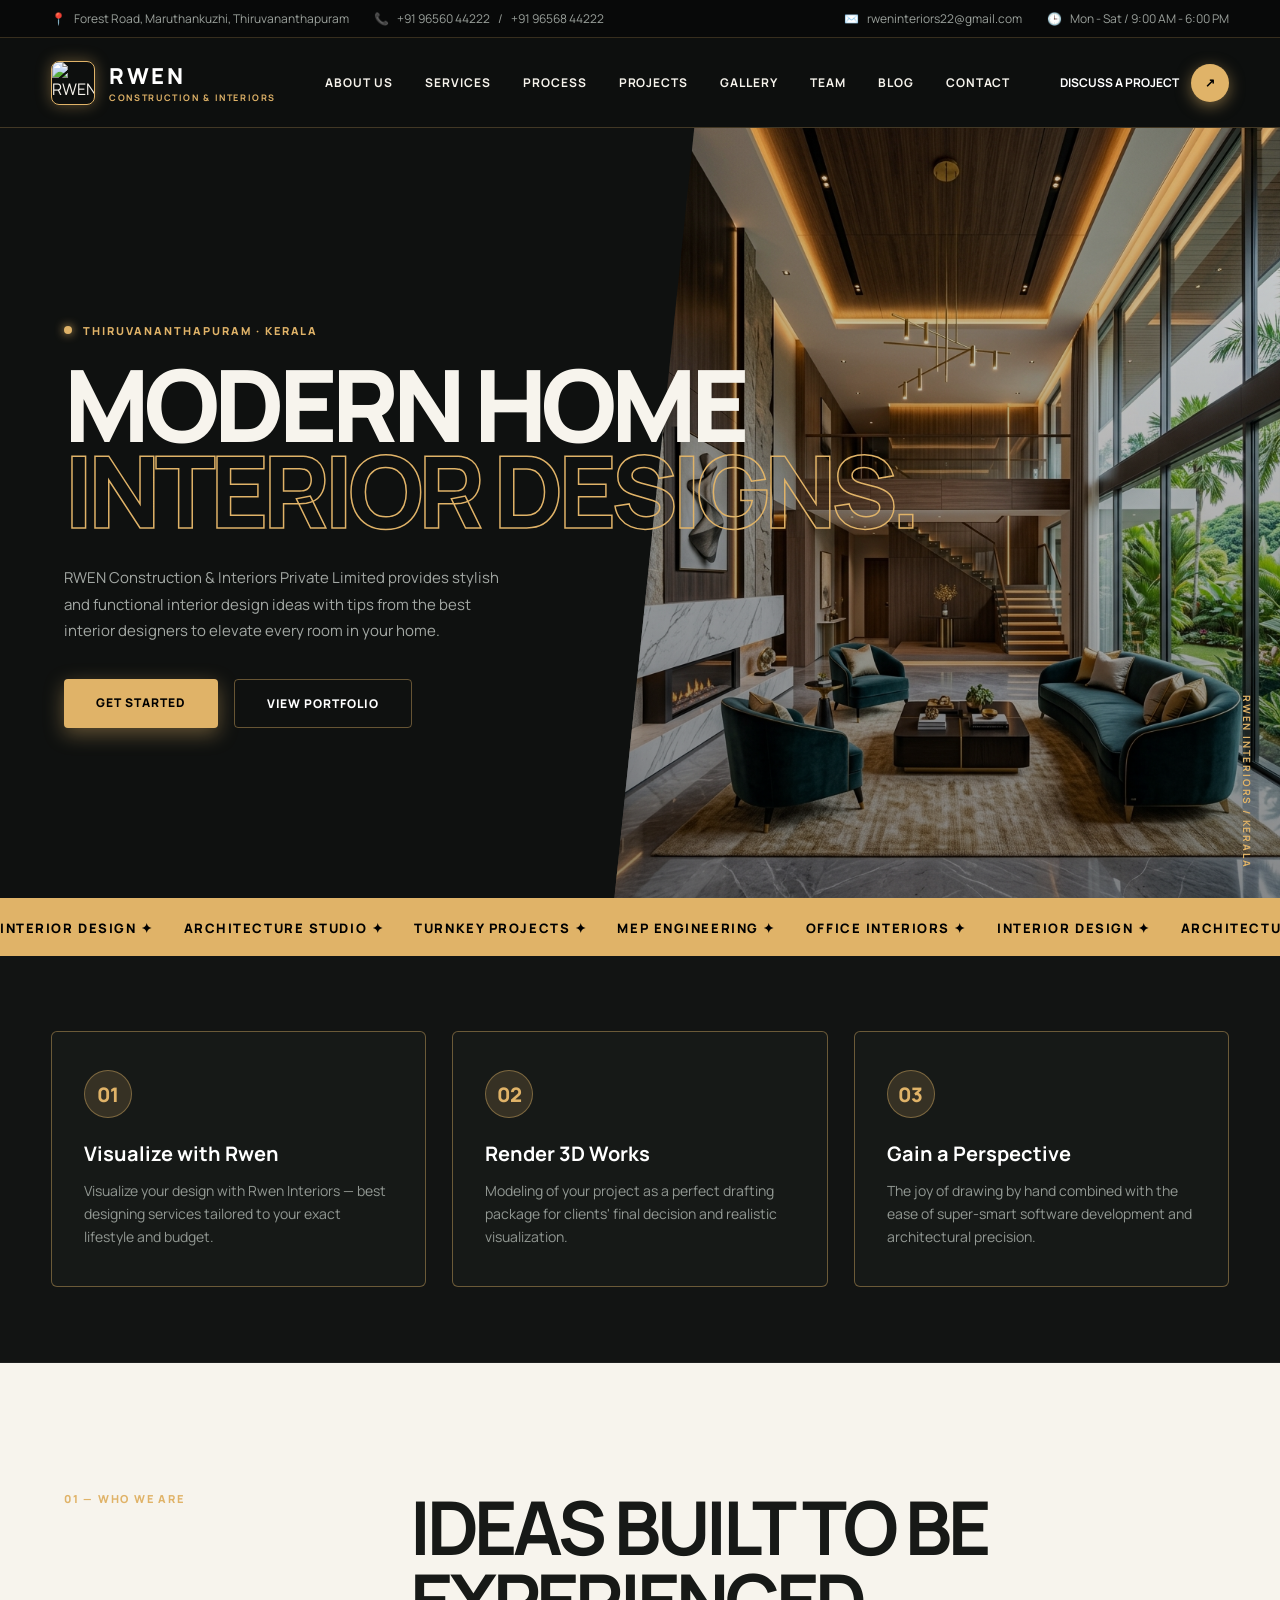
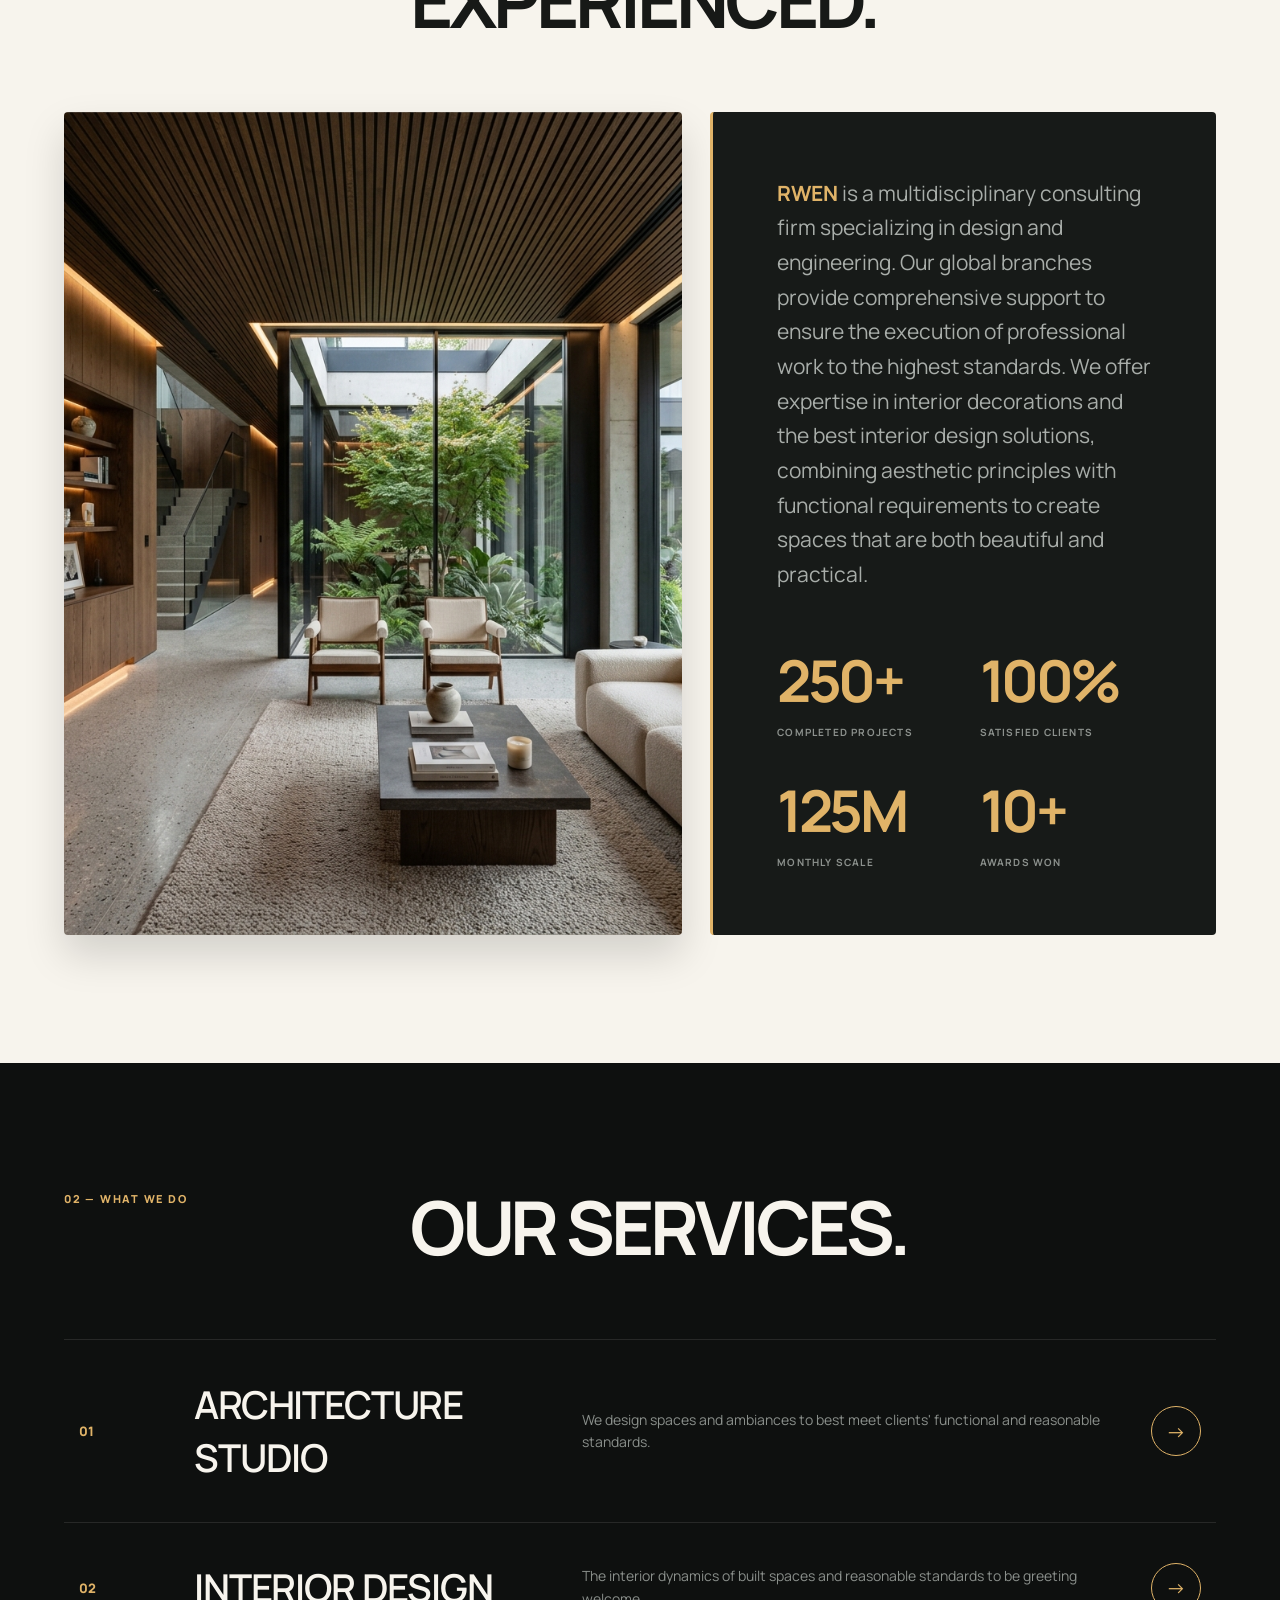
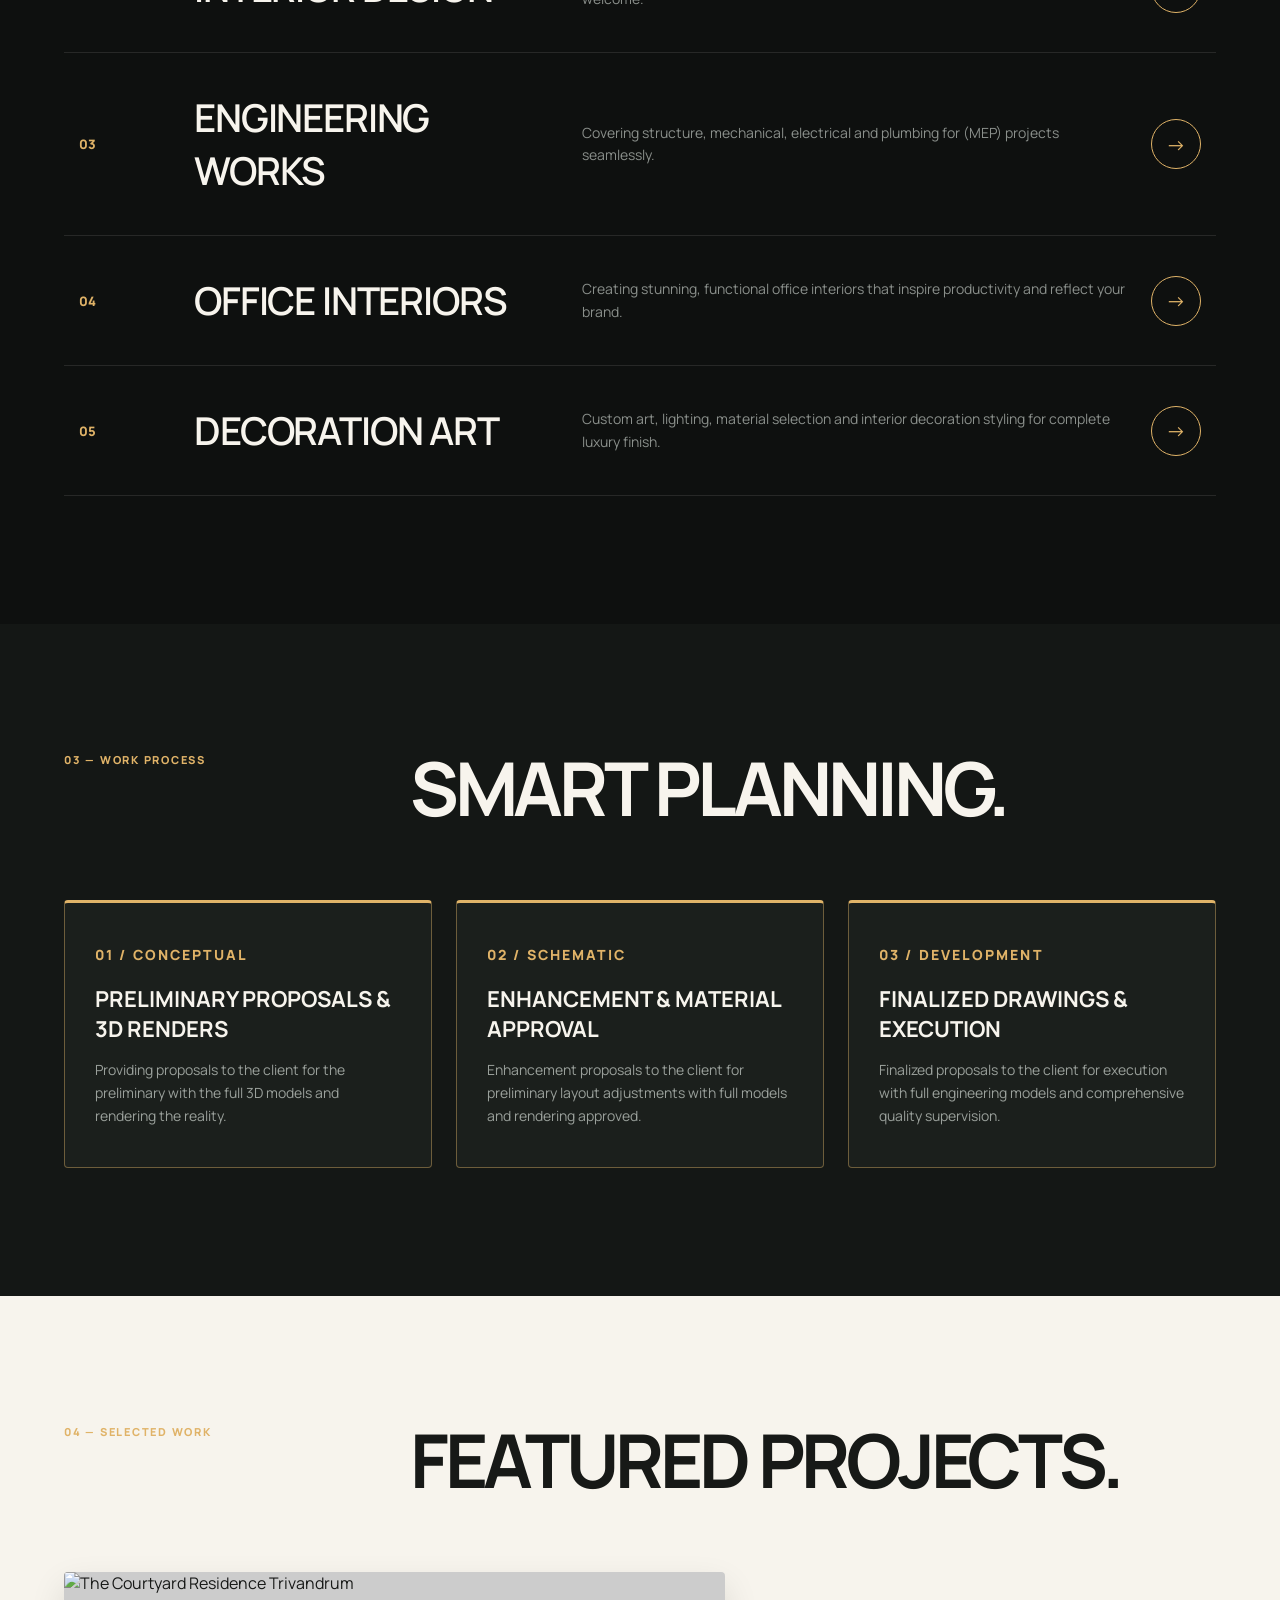
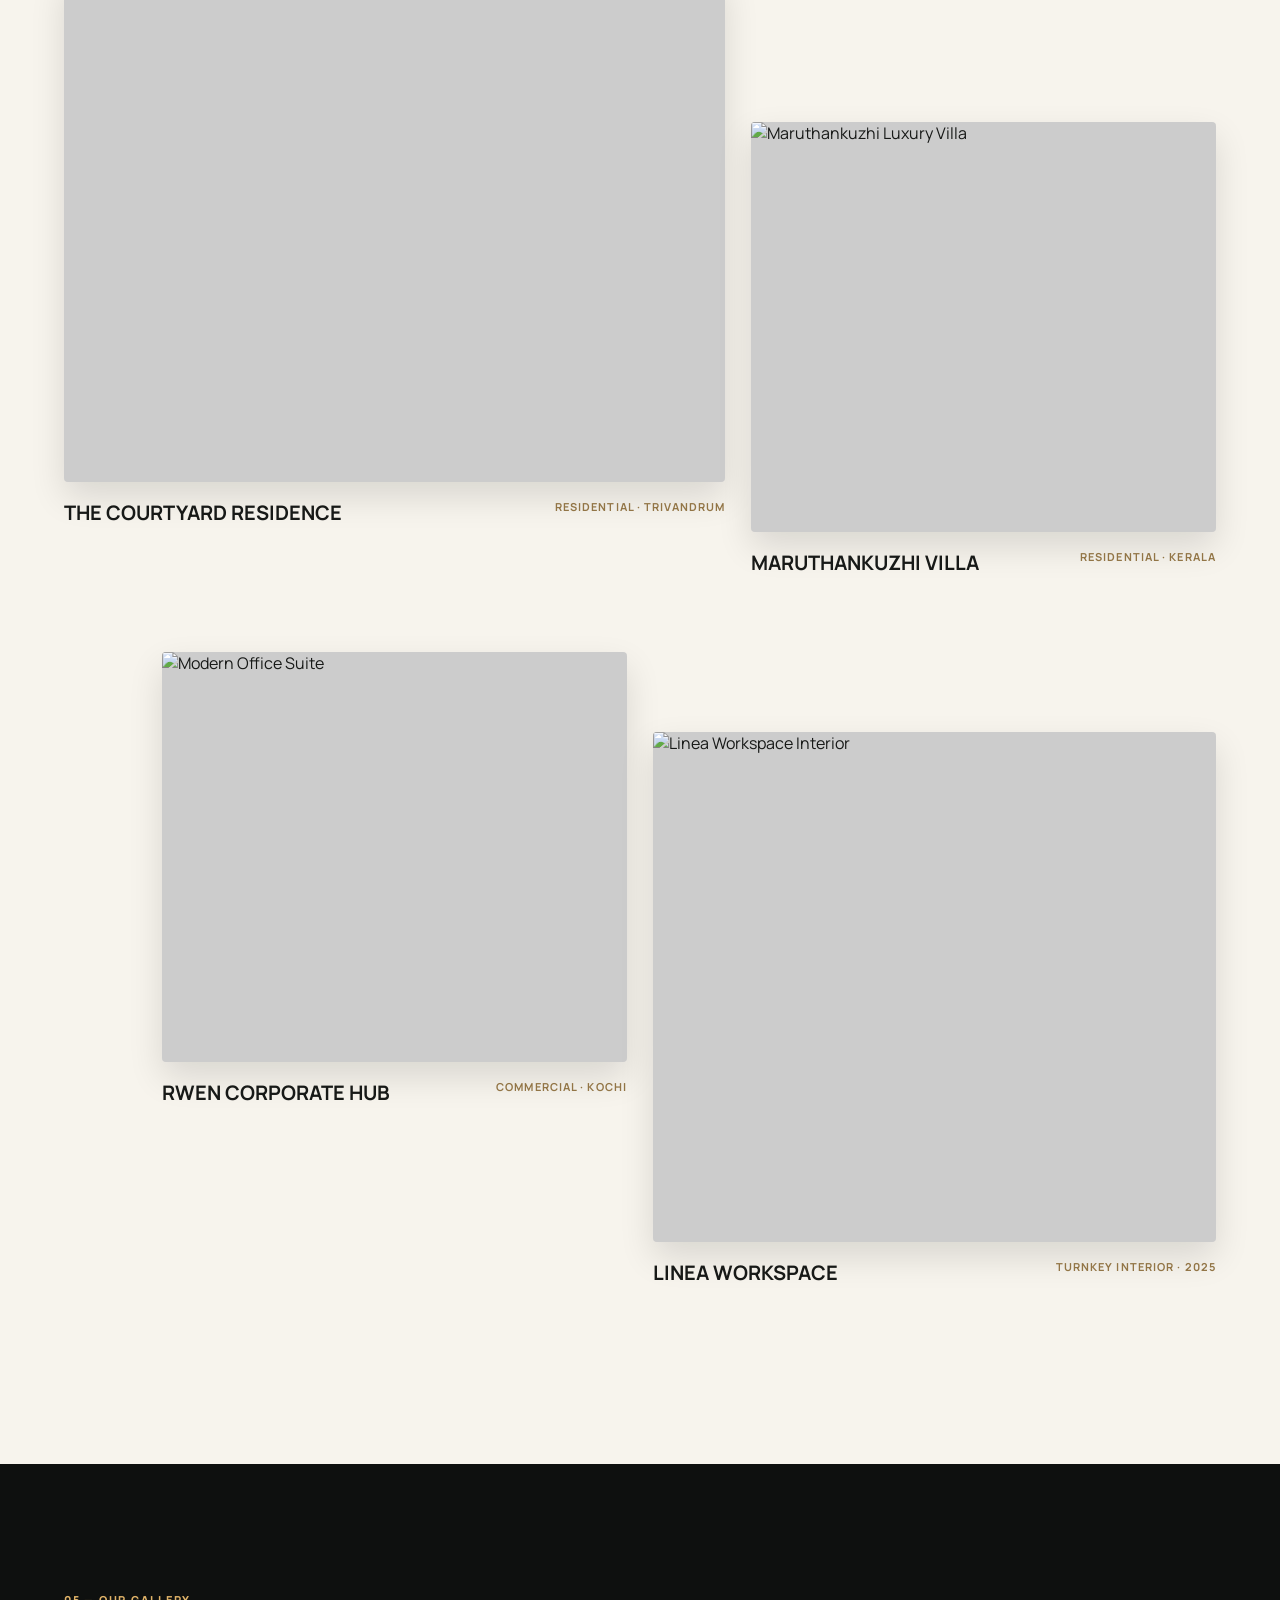
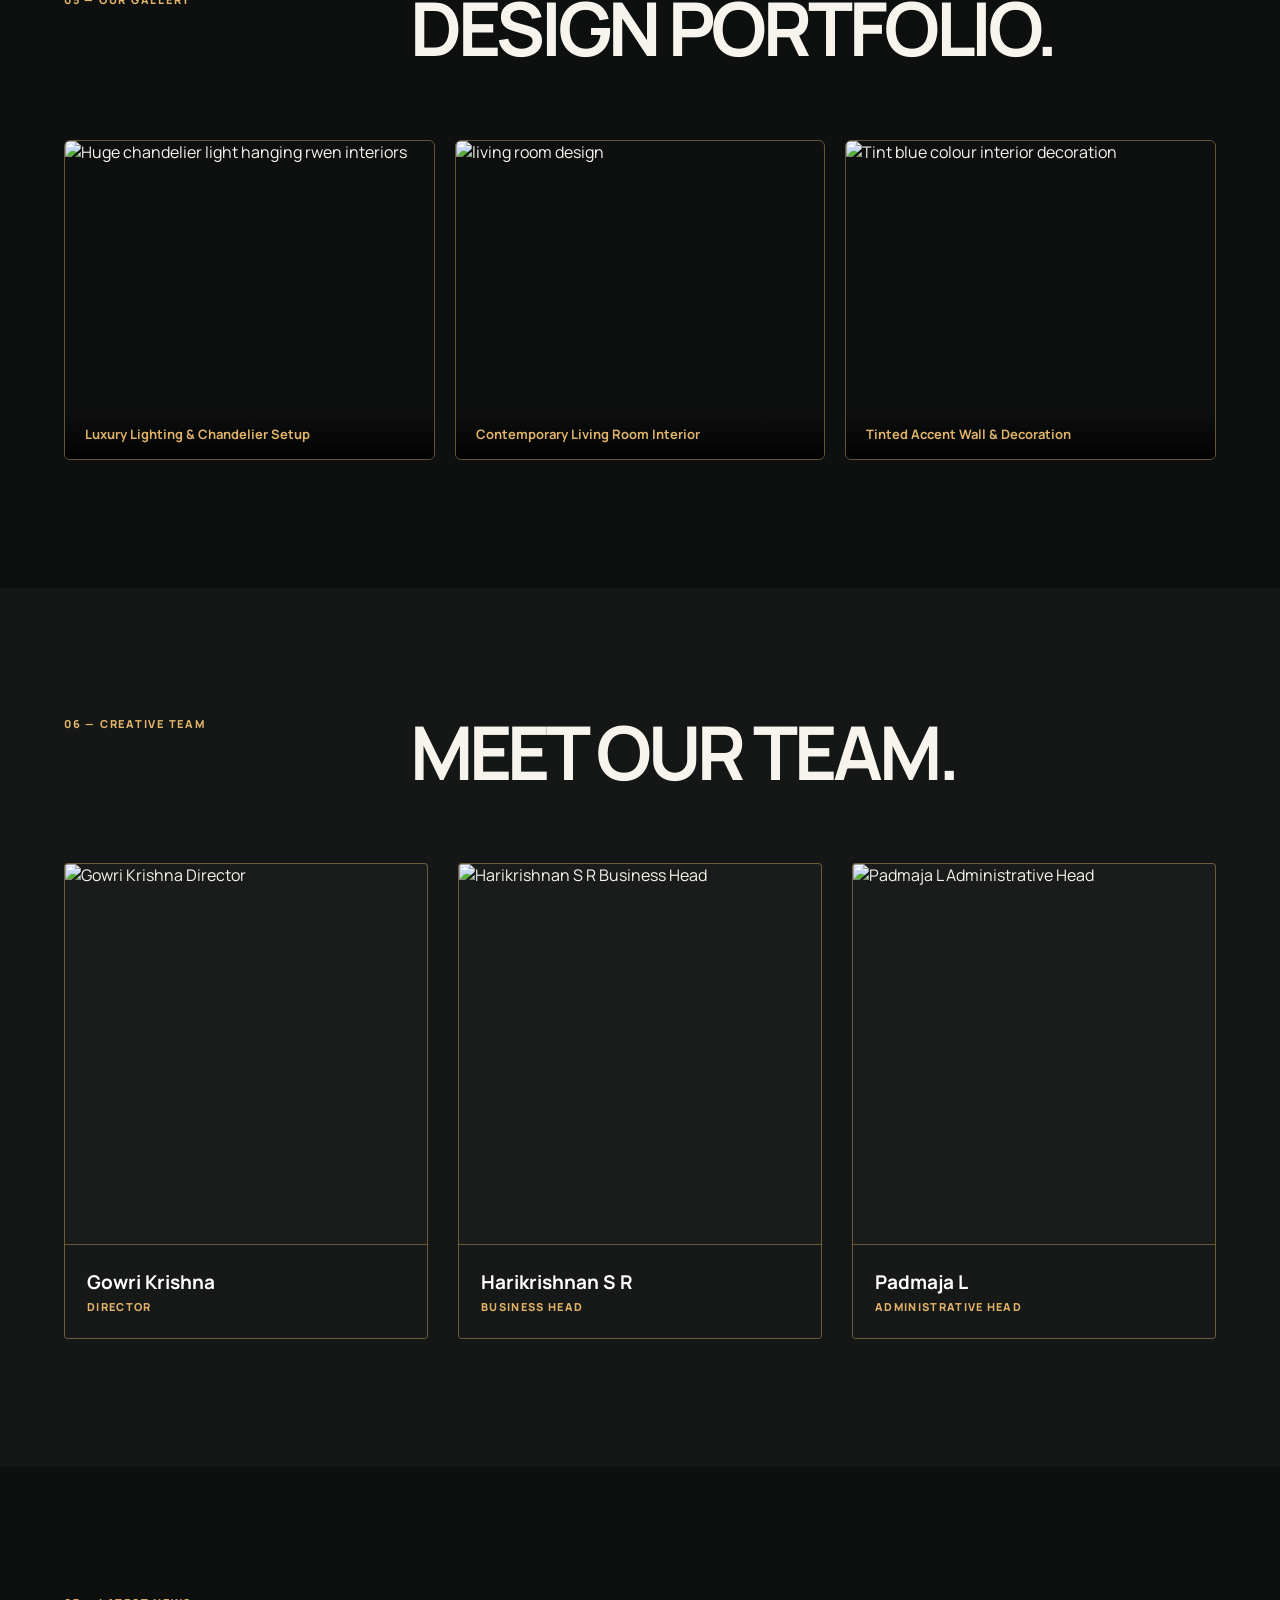
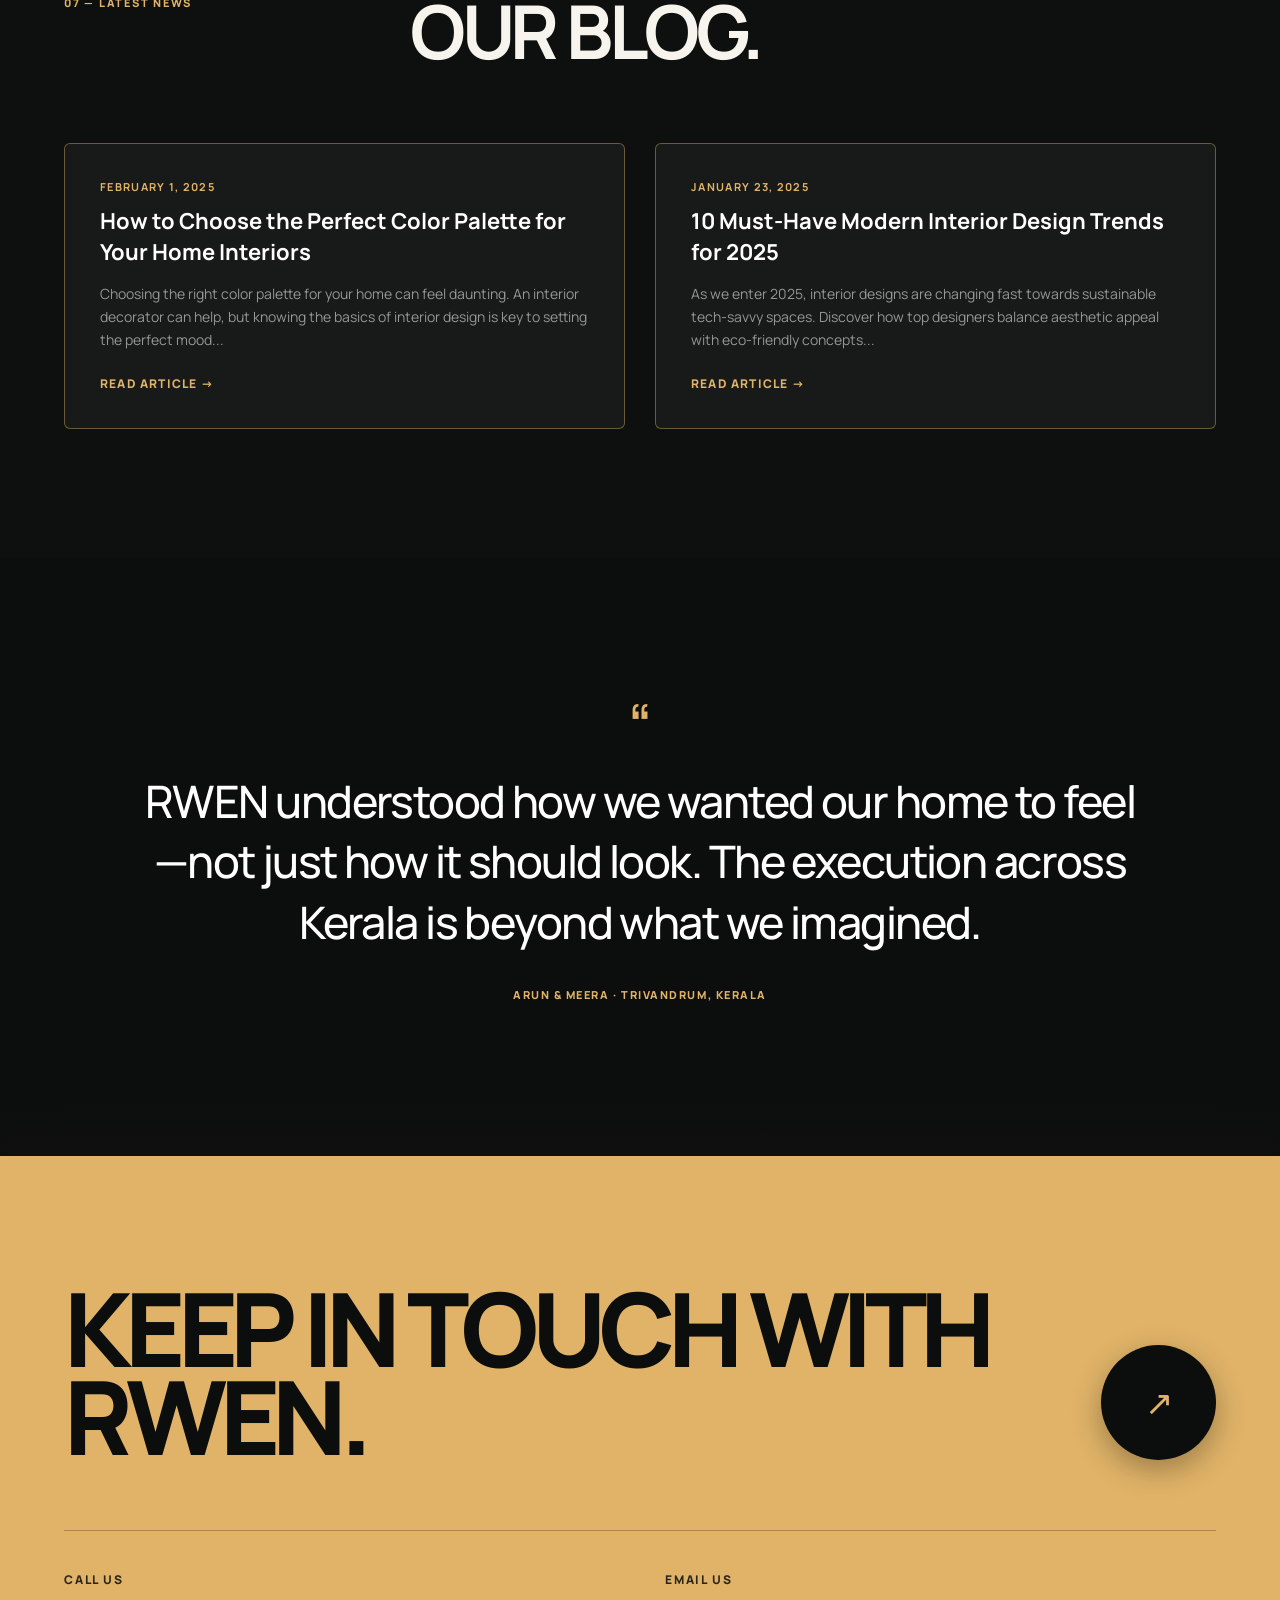
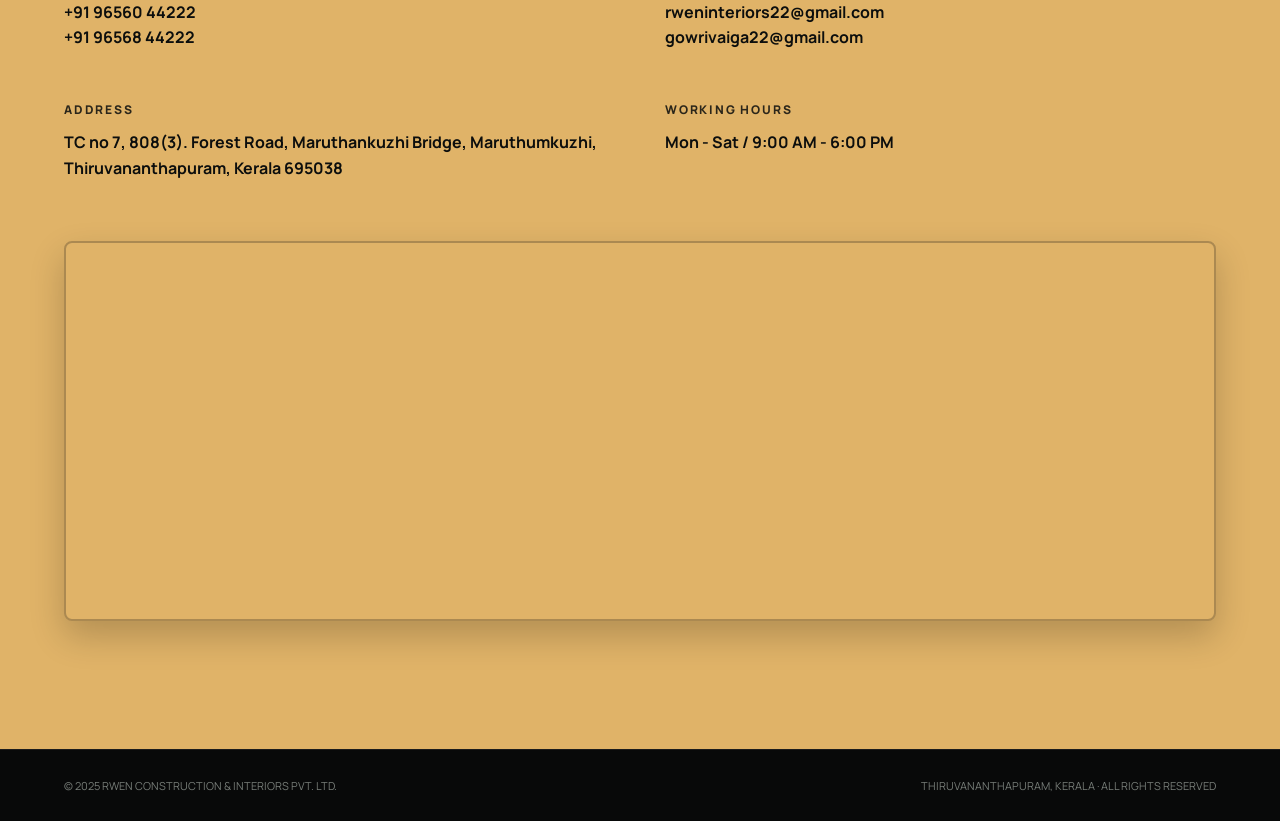
==== mockup-01/index.html @ dd791965 "Add production-quality RWEN Interiors redesign concepts and client presentation portal" ====
<!DOCTYPE html>
<html lang="en">
<head>
  <meta charset="UTF-8">
  <meta name="viewport" content="width=device-width, initial-scale=1.0">
  <meta name="description" content="RWEN Construction & Interiors Private Limited - Modern Home & Commercial Interior Designs by Kerala's top designers in Thiruvananthapuram.">
  <title>Modern Home Interior Designs by Best Interior Designers — RWEN Interiors</title>
  <link rel="icon" href="https://rweninteriors.com/wp-content/uploads/2024/07/cropped-logo-1-e1720450180145-32x32.png" sizes="32x32">
  <link rel="apple-touch-icon" href="https://rweninteriors.com/wp-content/uploads/2024/07/cropped-logo-1-e1720450180145-180x180.png">
  <link rel="preconnect" href="https://fonts.googleapis.com">
  <link rel="preconnect" href="https://fonts.gstatic.com" crossorigin>
  <link href="https://fonts.googleapis.com/css2?family=Manrope:wght@400;500;600;700;800&family=Poppins:wght@300;400;500;600;700&display=swap" rel="stylesheet">
  <style>
    :root {
      --ease: cubic-bezier(.22, 1, .36, 1);
      --gold: #e0b368;
      --gold-bright: #f2ce8f;
      --gold-hover: #c79a4e;
      --gold-light: rgba(224, 179, 104, 0.16);
      --gold-border: rgba(224, 179, 104, 0.42);
      --charcoal: #0e100f;
      --dark-card: #161917;
      --cream: #f7f4ed;
    }

    * {
      box-sizing: border-box;
      margin: 0;
      padding: 0;
    }

    /* HIDE ALL SCROLLBARS GLOBALLY */
    html, body {
      scroll-behavior: smooth;
      scrollbar-width: none; /* Firefox */
      -ms-overflow-style: none; /* IE/Edge */
    }

    html::-webkit-scrollbar,
    body::-webkit-scrollbar,
    *::-webkit-scrollbar {
      display: none !important;
      width: 0 !important;
      height: 0 !important;
    }

    body {
      overflow-x: hidden;
      background: var(--charcoal);
      color: var(--cream);
      font-family: "Manrope", sans-serif;
    }

    button, input, textarea {
      font: inherit;
    }

    button, a {
      -webkit-tap-highlight-color: transparent;
    }

    a {
      color: inherit;
      text-decoration: none;
    }

    img {
      display: block;
      width: 100%;
    }

    .reveal {
      opacity: 0;
      transform: translateY(24px);
      transition: opacity .75s var(--ease), transform .75s var(--ease);
    }

    .reveal.visible {
      opacity: 1;
      transform: translateY(0);
    }

    /* TOP CONTACT BAR */
    .top-bar {
      background: #080909;
      border-bottom: 1px solid rgba(224, 179, 104, 0.22);
      font-size: 12px;
      padding: 10px 0;
      color: #9aa09b;
    }

    .top-bar-container {
      width: min(1320px, 92%);
      margin: 0 auto;
      display: flex;
      justify-content: space-between;
      align-items: center;
      flex-wrap: wrap;
      gap: 15px;
    }

    .top-bar-left, .top-bar-right {
      display: flex;
      align-items: center;
      gap: 25px;
    }

    .top-bar-item {
      display: flex;
      align-items: center;
      gap: 8px;
    }

    .top-bar-item i {
      color: var(--gold);
      font-style: normal;
    }

    .top-bar-item a:hover {
      color: var(--gold);
    }

    /* HEADER & NAVIGATION */
    .c2-header {
      position: sticky;
      top: 0;
      z-index: 100;
      background: rgba(14, 16, 15, 0.96);
      backdrop-filter: blur(16px);
      border-bottom: 1px solid rgba(224, 179, 104, 0.25);
      height: 90px;
      display: flex;
      align-items: center;
    }

    .c2-header-container {
      width: min(1320px, 92%);
      margin: 0 auto;
      display: grid;
      grid-template-columns: auto 1fr auto;
      align-items: center;
      gap: 40px;
    }

    .c2-logo {
      display: inline-flex;
      align-items: center;
      gap: 14px;
    }

    .c2-logo-img {
      width: 44px;
      height: 44px;
      border-radius: 8px;
      object-fit: cover;
      border: 1.5px solid var(--gold);
      box-shadow: 0 0 15px rgba(224, 179, 104, 0.4);
    }

    .c2-logo-title {
      display: flex;
      flex-direction: column;
    }

    .c2-logo-text {
      font-size: 22px;
      font-weight: 800;
      letter-spacing: .12em;
      color: #fff;
    }

    .c2-logo-sub {
      font-size: 9px;
      font-weight: 700;
      letter-spacing: .18em;
      color: var(--gold);
      text-transform: uppercase;
    }

    .c2-nav {
      justify-self: center;
      display: flex;
      gap: 32px;
      font-size: 12px;
      font-weight: 700;
      letter-spacing: .08em;
      text-transform: uppercase;
    }

    .c2-nav a {
      transition: color .25s ease;
      position: relative;
      padding: 5px 0;
    }

    .c2-nav a::after {
      content: "";
      position: absolute;
      bottom: -2px;
      left: 0;
      right: 0;
      height: 2px;
      background: var(--gold);
      transform: scaleX(0);
      transition: transform .25s var(--ease);
    }

    .c2-nav a:hover {
      color: var(--gold);
    }

    .c2-nav a:hover::after {
      transform: scaleX(1);
    }

    .c2-header-action {
      justify-self: end;
      display: inline-flex;
      align-items: center;
      gap: 12px;
      font-size: 12px;
      font-weight: 700;
      text-transform: uppercase;
      color: #fff;
    }

    .c2-header-action i {
      width: 38px;
      height: 38px;
      display: grid;
      place-items: center;
      color: #000;
      background: var(--gold);
      border-radius: 50%;
      font-style: normal;
      font-weight: 800;
      box-shadow: 0 4px 15px rgba(224, 179, 104, 0.5);
      transition: transform .3s ease, background .3s;
    }

    .c2-header-action:hover i {
      transform: rotate(45deg);
      background: var(--gold-bright);
    }

    .mobile-toggle {
      display: none;
      width: 42px;
      height: 42px;
      color: inherit;
      background: transparent;
      border: 1px solid var(--gold);
      cursor: pointer;
    }

    .mobile-toggle span {
      display: block;
      width: 18px;
      height: 1px;
      margin: 5px auto;
      background: var(--gold);
    }

    /* HERO SECTION */
    .c2-hero {
      position: relative;
      min-height: calc(100vh - 130px);
      display: grid;
      grid-template-columns: 48% 52%;
      overflow: hidden;
      background: #0f1110;
    }

    .c2-hero-copy {
      position: relative;
      z-index: 4;
      display: flex;
      flex-direction: column;
      justify-content: center;
      padding: 90px 0 65px clamp(22px, 5vw, 76px);
    }

    .c2-kicker {
      display: flex;
      align-items: center;
      gap: 11px;
      margin-bottom: 24px;
      color: var(--gold);
      font-size: 11px;
      font-weight: 800;
      letter-spacing: .18em;
      text-transform: uppercase;
    }

    .c2-kicker::before {
      content: "";
      width: 8px;
      height: 8px;
      background: var(--gold);
      border-radius: 50%;
      box-shadow: 0 0 10px var(--gold);
    }

    .c2-hero h1 {
      width: 900px;
      font-size: clamp(48px, 7.8vw, 118px);
      font-weight: 800;
      letter-spacing: -.06em;
      line-height: .86;
      text-transform: uppercase;
    }

    .c2-hero h1 span {
      display: block;
      color: transparent;
      -webkit-text-stroke: 1.5px var(--gold);
    }

    .c2-hero-copy p {
      max-width: 460px;
      margin-top: 32px;
      color: #a3a8a4;
      font-size: 15px;
      line-height: 1.75;
    }

    .c2-hero-buttons {
      display: flex;
      gap: 16px;
      margin-top: 35px;
    }

    .c2-btn-primary {
      padding: 15px 32px;
      color: #000;
      background: var(--gold);
      border-radius: 4px;
      font-size: 12px;
      font-weight: 800;
      letter-spacing: .08em;
      text-transform: uppercase;
      box-shadow: 0 6px 20px rgba(224, 179, 104, 0.4);
      transition: transform .25s ease, background .25s ease, box-shadow .25s ease;
    }

    .c2-btn-primary:hover {
      transform: translateY(-3px);
      background: var(--gold-bright);
      box-shadow: 0 10px 25px rgba(224, 179, 104, 0.55);
    }

    .c2-btn-secondary {
      padding: 15px 32px;
      color: #fff;
      border: 1.5px solid var(--gold-border);
      border-radius: 4px;
      font-size: 12px;
      font-weight: 800;
      letter-spacing: .08em;
      text-transform: uppercase;
      transition: border-color .25s, color .25s, background .25s;
    }

    .c2-btn-secondary:hover {
      border-color: var(--gold);
      color: var(--gold);
      background: var(--gold-light);
    }

    .c2-hero-image {
      position: relative;
      min-height: 600px;
      clip-path: polygon(12% 0,100% 0,100% 100%,0 100%);
      background:
        linear-gradient(180deg,rgba(0,0,0,.15),rgba(0,0,0,.45)),
        url("hero_luxury.png") center/cover;
    }

    .c2-hero-image::after {
      content: "RWEN INTERIORS / KERALA";
      position: absolute;
      right: 26px;
      bottom: 30px;
      color: var(--gold);
      font-size: 10px;
      font-weight: 700;
      letter-spacing: .18em;
      writing-mode: vertical-rl;
    }

    /* MARQUEE */
    .c2-marquee {
      overflow: hidden;
      padding: 18px 0;
      color: #000;
      background: var(--gold);
      white-space: nowrap;
      box-shadow: 0 4px 20px rgba(224, 179, 104, 0.35);
    }

    .c2-marquee-track {
      display: inline-flex;
      gap: 30px;
      min-width: 200%;
      animation: marquee 18s linear infinite;
      font-size: 13px;
      font-weight: 800;
      letter-spacing: .12em;
      text-transform: uppercase;
    }

    @keyframes marquee {
      to { transform: translateX(-50%); }
    }

    /* FEATURE HIGHLIGHT CARDS (3 COLS) */
    .highlights-section {
      padding: 75px 0;
      background: #121413;
      border-bottom: 1px solid rgba(255,255,255,.05);
    }

    .highlights-grid {
      width: min(1320px, 92%);
      margin: 0 auto;
      display: grid;
      grid-template-columns: repeat(3, 1fr);
      gap: 26px;
    }

    .highlight-card {
      padding: 38px 32px;
      background: var(--dark-card);
      border: 1px solid var(--gold-border);
      border-radius: 6px;
      transition: transform .3s ease, border-color .3s, box-shadow .3s;
    }

    .highlight-card:hover {
      transform: translateY(-6px);
      border-color: var(--gold);
      box-shadow: 0 12px 30px rgba(224, 179, 104, 0.25);
    }

    .highlight-icon {
      width: 48px;
      height: 48px;
      display: grid;
      place-items: center;
      color: var(--gold);
      background: var(--gold-light);
      border-radius: 50%;
      font-size: 20px;
      margin-bottom: 22px;
      font-weight: 800;
      border: 1.5px solid var(--gold-border);
    }

    .highlight-card h3 {
      font-size: 20px;
      font-weight: 700;
      margin-bottom: 12px;
      color: #fff;
    }

    .highlight-card p {
      color: #929893;
      font-size: 14px;
      line-height: 1.65;
    }

    /* GENERAL SECTION UTILITY */
    .c2-section {
      padding: clamp(80px, 10vw, 145px) clamp(22px, 5vw, 76px);
    }

    .c2-title-row {
      display: grid;
      grid-template-columns: .5fr 1.5fr;
      gap: 6vw;
      margin-bottom: 75px;
    }

    .c2-label {
      color: var(--gold);
      font-size: 11px;
      font-weight: 800;
      letter-spacing: .16em;
      text-transform: uppercase;
    }

    .c2-display {
      font-size: clamp(40px, 5.8vw, 84px);
      font-weight: 700;
      letter-spacing: -.055em;
      line-height: .98;
      text-transform: uppercase;
    }

    /* ABOUT SECTION */
    .c2-about {
      color: #171917;
      background: var(--cream);
    }

    .c2-about-grid {
      display: grid;
      grid-template-columns: 1.1fr .9fr;
      gap: 28px;
    }

    .c2-about-image {
      min-height: 580px;
      background: url("about_luxury.png") center/cover;
      border-radius: 4px;
      box-shadow: 0 20px 40px rgba(0,0,0,.15);
    }

    .c2-about-card {
      display: flex;
      flex-direction: column;
      justify-content: space-between;
      padding: clamp(35px, 5vw, 70px);
      color: #fff;
      background: #171a18;
      border-radius: 4px;
      border-left: 3.5px solid var(--gold);
    }

    .c2-about-card p {
      color: #a8ada9;
      font-size: clamp(16px, 1.8vw, 21px);
      line-height: 1.65;
    }

    .c2-about-card p strong {
      color: var(--gold);
    }

    .c2-numbers {
      display: grid;
      grid-template-columns: repeat(2,1fr);
      gap: 30px;
      margin-top: 50px;
    }

    .c2-number strong {
      display: block;
      color: var(--gold);
      font-size: clamp(38px,4.5vw,68px);
      letter-spacing: -.06em;
    }

    .c2-number span {
      color: #8c918d;
      font-size: 10px;
      font-weight: 700;
      letter-spacing: .12em;
      text-transform: uppercase;
    }

    /* SERVICES SECTION */
    .c2-services {
      background: #0e100f;
    }

    .c2-service-list {
      border-top: 1px solid rgba(255,255,255,.1);
    }

    .c2-service-row {
      position: relative;
      display: grid;
      grid-template-columns: 90px 1.2fr 1.8fr auto;
      align-items: center;
      gap: 25px;
      padding: 38px 15px;
      border-bottom: 1px solid rgba(255,255,255,.1);
      cursor: pointer;
      overflow: hidden;
      transition: padding .3s;
    }

    .c2-service-row::before {
      content: "";
      position: absolute;
      inset: 0;
      z-index: 0;
      background: var(--gold);
      transform: translateX(-102%);
      transition: transform .45s var(--ease);
    }

    .c2-service-row:hover::before {
      transform: translateX(0);
    }

    .c2-service-row > * {
      position: relative;
      z-index: 1;
    }

    .c2-service-row .num {
      color: var(--gold);
      font-size: 13px;
      font-weight: 800;
    }

    .c2-service-row h3 {
      font-size: clamp(22px, 3vw, 42px);
      font-weight: 600;
      letter-spacing: -.03em;
      text-transform: uppercase;
    }

    .c2-service-row p {
      color: #8a8f8b;
      font-size: 14px;
      line-height: 1.6;
    }

    .c2-service-row .arrow {
      width: 50px;
      height: 50px;
      display: grid;
      place-items: center;
      border: 1.5px solid var(--gold);
      border-radius: 50%;
      font-size: 20px;
      color: var(--gold);
      transition: transform .3s, color .3s, border-color .3s;
    }

    .c2-service-row:hover .num,
    .c2-service-row:hover h3,
    .c2-service-row:hover p,
    .c2-service-row:hover .arrow {
      color: #0c0e0d;
      border-color: #0c0e0d;
    }

    .c2-service-row:hover .arrow {
      transform: rotate(-45deg);
    }

    /* PROCESS SECTION */
    .c2-process {
      background: #141715;
    }

    .c2-process-grid {
      display: grid;
      grid-template-columns: repeat(3, 1fr);
      gap: 24px;
    }

    .c2-process-card {
      padding: 40px 30px;
      background: #1b1f1c;
      border: 1px solid var(--gold-border);
      border-top: 3.5px solid var(--gold);
      border-radius: 4px;
      transition: border-color .3s, transform .3s, box-shadow .3s;
    }

    .c2-process-card:hover {
      border-color: var(--gold);
      transform: translateY(-6px);
      box-shadow: 0 12px 30px rgba(224, 179, 104, 0.25);
    }

    .c2-process-card .num {
      display: inline-block;
      margin-bottom: 20px;
      color: var(--gold);
      font-size: 14px;
      font-weight: 800;
      letter-spacing: .15em;
    }

    .c2-process-card h3 {
      font-size: 22px;
      font-weight: 700;
      margin-bottom: 14px;
      text-transform: uppercase;
    }

    .c2-process-card p {
      color: #9aa09b;
      font-size: 14px;
      line-height: 1.65;
    }

    /* WORK / PORTFOLIO */
    .c2-work {
      color: #171917;
      background: var(--cream);
    }

    .c2-work-grid {
      display: grid;
      grid-template-columns: repeat(12,1fr);
      gap: 26px;
    }

    .c2-work-card {
      grid-column: span 7;
      margin-bottom: 50px;
    }

    .c2-work-card:nth-child(2) {
      grid-column: 8 / span 5;
      margin-top: 150px;
    }

    .c2-work-card:nth-child(3) {
      grid-column: 2 / span 5;
    }

    .c2-work-card:nth-child(4) {
      grid-column: 7 / span 6;
      margin-top: 80px;
    }

    .c2-work-image {
      height: 510px;
      overflow: hidden;
      background: #ccc;
      border-radius: 4px;
      box-shadow: 0 15px 35px rgba(0,0,0,.12);
    }

    .c2-work-card:nth-child(2) .c2-work-image,
    .c2-work-card:nth-child(3) .c2-work-image {
      height: 410px;
    }

    .c2-work-image img {
      height: 100%;
      object-fit: cover;
      filter: saturate(.85);
      transition: transform .75s var(--ease), filter .4s;
    }

    .c2-work-card:hover img {
      transform: scale(1.04);
      filter: saturate(1);
    }

    .c2-work-meta {
      display: flex;
      justify-content: space-between;
      gap: 20px;
      padding-top: 17px;
    }

    .c2-work-meta h3 {
      font-size: 20px;
      text-transform: uppercase;
    }

    .c2-work-meta span {
      color: #927546;
      font-size: 11px;
      font-weight: 700;
      letter-spacing: .1em;
      text-transform: uppercase;
    }

    /* GALLERY SECTION */
    .c2-gallery {
      background: #0e100f;
    }

    .gallery-grid {
      display: grid;
      grid-template-columns: repeat(3, 1fr);
      gap: 20px;
    }

    .gallery-item {
      position: relative;
      height: 320px;
      overflow: hidden;
      border-radius: 6px;
      border: 1px solid var(--gold-border);
    }

    .gallery-item img {
      height: 100%;
      object-fit: cover;
      transition: transform .6s ease;
    }

    .gallery-item:hover img {
      transform: scale(1.06);
    }

    .gallery-caption {
      position: absolute;
      inset: auto 0 0 0;
      padding: 16px 20px;
      background: linear-gradient(transparent, rgba(0,0,0,.92));
      color: var(--gold);
      font-size: 13px;
      font-weight: 700;
    }

    /* TEAM SECTION */
    .c2-team {
      background: #141715;
    }

    .c2-team-grid {
      display: grid;
      grid-template-columns: repeat(3, 1fr);
      gap: 30px;
    }

    .c2-team-card {
      position: relative;
      overflow: hidden;
      background: #191c1a;
      border-radius: 4px;
      border: 1.5px solid var(--gold-border);
      transition: transform .35s var(--ease), border-color .35s, box-shadow .35s;
    }

    .c2-team-card:hover {
      transform: translateY(-8px);
      border-color: var(--gold);
      box-shadow: 0 12px 30px rgba(224, 179, 104, 0.25);
    }

    .c2-team-img {
      height: 380px;
      overflow: hidden;
    }

    .c2-team-img img {
      height: 100%;
      object-fit: cover;
      transition: transform .6s var(--ease);
    }

    .c2-team-card:hover .c2-team-img img {
      transform: scale(1.05);
    }

    .c2-team-info {
      padding: 24px 22px;
      background: #161917;
      border-top: 1.5px solid var(--gold-border);
    }

    .c2-team-info h4 {
      font-size: 19px;
      font-weight: 700;
      color: #fff;
    }

    .c2-team-info p {
      margin-top: 4px;
      color: var(--gold) !important;
      font-size: 11px;
      font-weight: 800;
      letter-spacing: .12em;
      text-transform: uppercase;
    }

    /* BLOG SECTION */
    .c2-blog {
      background: #0e100f;
    }

    .blog-grid {
      display: grid;
      grid-template-columns: repeat(2, 1fr);
      gap: 30px;
    }

    .blog-card {
      padding: 35px;
      background: #171a18;
      border: 1px solid var(--gold-border);
      border-radius: 6px;
      transition: border-color .3s, transform .3s;
    }

    .blog-card:hover {
      border-color: var(--gold);
      transform: translateY(-4px);
    }

    .blog-date {
      color: var(--gold);
      font-size: 11px;
      font-weight: 700;
      letter-spacing: .12em;
      text-transform: uppercase;
      margin-bottom: 12px;
    }

    .blog-card h3 {
      font-size: 22px;
      font-weight: 700;
      margin-bottom: 14px;
      line-height: 1.4;
      color: #fff;
    }

    .blog-card p {
      color: #929893;
      font-size: 14px;
      line-height: 1.65;
      margin-bottom: 20px;
    }

    .blog-link {
      color: var(--gold);
      font-size: 12px;
      font-weight: 800;
      letter-spacing: .1em;
      text-transform: uppercase;
    }

    /* TESTIMONIAL */
    .c2-testimonial {
      position: relative;
      padding: clamp(90px,12vw,170px) clamp(22px,10vw,150px);
      text-align: center;
      background:
        linear-gradient(rgba(12,14,13,.9),rgba(12,14,13,.94)),
        url("https://rweninteriors.com/wp-content/uploads/2024/07/IMG-20240622-WA0048.jpg") center/cover;
    }

    .quote-mark {
      margin-bottom: 25px;
      color: var(--gold);
      font-size: 70px;
      line-height: .5;
    }

    .c2-testimonial blockquote {
      max-width: 1000px;
      margin: auto;
      font-size: clamp(24px, 3.5vw, 48px);
      font-weight: 500;
      letter-spacing: -.035em;
      line-height: 1.35;
      color: #fff;
    }

    .c2-testimonial cite {
      display: block;
      margin-top: 35px;
      color: var(--gold);
      font-style: normal;
      font-size: 11px;
      font-weight: 800;
      letter-spacing: .14em;
      text-transform: uppercase;
    }

    /* CONTACT SECTION WITH EMBEDDED MAP */
    .c2-contact {
      color: #0c0e0d;
      background: var(--gold);
      box-shadow: 0 -10px 40px rgba(224, 179, 104, 0.35);
    }

    .c2-contact-top {
      display: grid;
      grid-template-columns: 1fr auto;
      align-items: end;
      gap: 30px;
    }

    .c2-contact h2 {
      max-width: 1000px;
      font-size: clamp(48px, 8vw, 116px);
      font-weight: 800;
      letter-spacing: -.07em;
      line-height: .86;
      text-transform: uppercase;
    }

    .c2-contact-link {
      width: 115px;
      height: 115px;
      display: grid;
      place-items: center;
      color: var(--gold);
      background: #0c0e0d;
      border-radius: 50%;
      font-size: 34px;
      box-shadow: 0 10px 30px rgba(0,0,0,.3);
      transition: transform .3s, background .3s;
    }

    .c2-contact-link:hover {
      transform: rotate(-45deg) scale(1.05);
      background: #171a18;
    }

    .c2-contact-grid {
      display: grid;
      grid-template-columns: 1fr 1fr;
      gap: 50px;
      margin-top: 70px;
      padding-top: 40px;
      border-top: 1px solid rgba(12,14,13,.25);
    }

    .c2-contact-box h4 {
      font-size: 12px;
      font-weight: 800;
      letter-spacing: .15em;
      text-transform: uppercase;
      margin-bottom: 12px;
      opacity: .85;
    }

    .c2-contact-box p, .c2-contact-box a {
      font-size: 16px;
      font-weight: 700;
      line-height: 1.6;
    }

    .c2-map-wrap {
      margin-top: 60px;
      border-radius: 8px;
      overflow: hidden;
      height: 380px;
      border: 2px solid rgba(12,14,13,.25);
      box-shadow: 0 15px 35px rgba(0,0,0,.2);
    }

    .c2-map-wrap iframe {
      width: 100%;
      height: 100%;
      border: 0;
    }

    /* FOOTER */
    .c2-footer {
      display: flex;
      justify-content: space-between;
      gap: 20px;
      padding: 28px clamp(22px, 5vw, 76px);
      color: #777d78;
      background: #080909;
      font-size: 11px;
      text-transform: uppercase;
      border-top: 1px solid rgba(255,255,255,.08);
    }

    /* RESPONSIVE MEDIA QUERIES */
    @media (max-width: 990px) {
      .top-bar-left, .top-bar-right {
        gap: 15px;
      }

      .c2-nav, .c2-header-action {
        display: none;
      }

      .mobile-toggle {
        display: block;
      }

      .c2-nav.open {
        position: absolute;
        top: 78px;
        right: 20px;
        left: 20px;
        display: flex;
        flex-direction: column;
        align-items: stretch;
        gap: 0;
        padding: 15px;
        color: #fff;
        background: rgba(14,16,15,.98);
        border: 1px solid var(--gold-border);
        box-shadow: 0 20px 50px rgba(0,0,0,.4);
      }

      .c2-nav.open a {
        padding: 14px;
      }

      .c2-header-container {
        display: flex;
        justify-content: space-between;
      }

      .c2-hero {
        display: block;
      }

      .c2-hero-copy {
        position: absolute;
        inset: 0;
        justify-content: center;
        padding: 110px 22px 70px;
        background: linear-gradient(90deg,rgba(11,13,12,.94),rgba(11,13,12,.55));
      }

      .c2-hero h1 {
        width: auto;
      }

      .c2-hero-image {
        min-height: calc(100vh - 130px);
        clip-path: none;
      }

      .highlights-grid, .blog-grid, .gallery-grid {
        grid-template-columns: 1fr;
      }

      .c2-title-row {
        grid-template-columns: 1fr;
        gap: 20px;
      }

      .c2-about-grid {
        grid-template-columns: 1fr;
      }

      .c2-about-image {
        min-height: 450px;
      }

      .c2-service-row {
        grid-template-columns: 40px 1fr auto;
      }

      .c2-service-row p {
        display: none;
      }

      .c2-process-grid, .c2-team-grid {
        grid-template-columns: 1fr;
      }

      .c2-work-card,
      .c2-work-card:nth-child(2),
      .c2-work-card:nth-child(3),
      .c2-work-card:nth-child(4) {
        grid-column: 1 / -1;
        margin-top: 0;
      }

      .c2-work-image,
      .c2-work-card:nth-child(2) .c2-work-image,
      .c2-work-card:nth-child(3) .c2-work-image {
        height: 440px;
      }

      .c2-contact-grid {
        grid-template-columns: 1fr;
        gap: 30px;
      }
    }

    @media (max-width: 600px) {
      .top-bar {
        display: none;
      }

      .c2-header {
        height: 74px;
      }

      .c2-logo-text {
        font-size: 17px;
      }

      .c2-logo-img {
        width: 36px;
        height: 36px;
      }

      .c2-footer {
        flex-direction: column;
      }

      .c2-service-row {
        grid-template-columns: 38px 1fr auto;
        gap: 10px;
      }

      .c2-service-row .arrow {
        width: 38px;
        height: 38px;
      }

      .c2-about-image {
        min-height: 350px;
      }

      .c2-about-card {
        min-height: 460px;
      }

      .c2-work-image,
      .c2-work-card:nth-child(2) .c2-work-image,
      .c2-work-card:nth-child(3) .c2-work-image {
        height: 350px;
      }

      .c2-contact-top {
        grid-template-columns: 1fr;
      }

      .c2-contact-link {
        width: 80px;
        height: 80px;
      }
    }
  </style>
</head>
<body>
  <!-- TOP CONTACT BAR FROM ORIGINAL SITE -->
  <div class="top-bar">
    <div class="top-bar-container">
      <div class="top-bar-left">
        <div class="top-bar-item">
          <i>📍</i> <span>Forest Road, Maruthankuzhi, Thiruvananthapuram</span>
        </div>
        <div class="top-bar-item">
          <i>📞</i> <a href="tel:+919656044222">+91 96560 44222</a> / <a href="tel:+919656844222">+91 96568 44222</a>
        </div>
      </div>
      <div class="top-bar-right">
        <div class="top-bar-item">
          <i>✉️</i> <a href="mailto:rweninteriors22@gmail.com">rweninteriors22@gmail.com</a>
        </div>
        <div class="top-bar-item">
          <i>🕒</i> <span>Mon - Sat / 9:00 AM - 6:00 PM</span>
        </div>
      </div>
    </div>
  </div>

  <main id="conceptTwo">
    <!-- HEADER -->
    <header class="c2-header">
      <div class="c2-header-container">
        <a href="#c2-home" class="c2-logo" aria-label="RWEN Interiors home">
          <img src="https://rweninteriors.com/wp-content/uploads/2024/07/cropped-logo-1-e1720450180145-192x192.png" alt="RWEN Logo" class="c2-logo-img">
          <div class="c2-logo-title">
            <span class="c2-logo-text">RWEN</span>
            <span class="c2-logo-sub">Construction & Interiors</span>
          </div>
        </a>
        <nav class="c2-nav" id="c2Nav">
          <a href="#c2-about">About Us</a>
          <a href="#c2-services">Services</a>
          <a href="#c2-process">Process</a>
          <a href="#c2-work">Projects</a>
          <a href="#c2-gallery">Gallery</a>
          <a href="#c2-team">Team</a>
          <a href="#c2-blog">Blog</a>
          <a href="#c2-contact">Contact</a>
        </nav>
        <a href="#c2-contact" class="c2-header-action">Discuss a project <i>↗</i></a>
        <button class="mobile-toggle" data-menu="c2Nav" aria-label="Open navigation">
          <span></span><span></span>
        </button>
      </div>
    </header>

    <!-- HERO SECTION -->
    <section class="c2-hero" id="c2-home">
      <div class="c2-hero-copy">
        <div class="c2-kicker">Thiruvananthapuram · Kerala</div>
        <h1>Modern Home <span>Interior Designs.</span></h1>
        <p>RWEN Construction & Interiors Private Limited provides stylish and functional interior design ideas with tips from the best interior designers to elevate every room in your home.</p>
        <div class="c2-hero-buttons">
          <a href="#c2-contact" class="c2-btn-primary">Get Started</a>
          <a href="#c2-work" class="c2-btn-secondary">View Portfolio</a>
        </div>
      </div>
      <div class="c2-hero-image"></div>
    </section>

    <!-- MARQUEE -->
    <div class="c2-marquee" aria-hidden="true">
      <div class="c2-marquee-track">
        <span>Interior Design ✦</span><span>Architecture Studio ✦</span><span>Turnkey Projects ✦</span><span>MEP Engineering ✦</span><span>Office Interiors ✦</span>
        <span>Interior Design ✦</span><span>Architecture Studio ✦</span><span>Turnkey Projects ✦</span><span>MEP Engineering ✦</span><span>Office Interiors ✦</span>
        <span>Interior Design ✦</span><span>Architecture Studio ✦</span><span>Turnkey Projects ✦</span><span>MEP Engineering ✦</span><span>Office Interiors ✦</span>
      </div>
    </div>

    <!-- HIGHLIGHTS SECTION -->
    <section class="highlights-section">
      <div class="highlights-grid">
        <div class="highlight-card reveal">
          <div class="highlight-icon">01</div>
          <h3>Visualize with Rwen</h3>
          <p>Visualize your design with Rwen Interiors — best designing services tailored to your exact lifestyle and budget.</p>
        </div>
        <div class="highlight-card reveal">
          <div class="highlight-icon">02</div>
          <h3>Render 3D Works</h3>
          <p>Modeling of your project as a perfect drafting package for clients' final decision and realistic visualization.</p>
        </div>
        <div class="highlight-card reveal">
          <div class="highlight-icon">03</div>
          <h3>Gain a Perspective</h3>
          <p>The joy of drawing by hand combined with the ease of super-smart software development and architectural precision.</p>
        </div>
      </div>
    </section>

    <!-- ABOUT SECTION -->
    <section class="c2-section c2-about" id="c2-about">
      <div class="c2-title-row reveal">
        <div class="c2-label">01 — Who We Are</div>
        <h2 class="c2-display">Ideas built to be experienced.</h2>
      </div>
      <div class="c2-about-grid reveal">
        <div class="c2-about-image" role="img" aria-label="RWEN Interiors project showcase"></div>
        <div class="c2-about-card">
          <p><strong>RWEN</strong> is a multidisciplinary consulting firm specializing in design and engineering. Our global branches provide comprehensive support to ensure the execution of professional work to the highest standards. We offer expertise in interior decorations and the best interior design solutions, combining aesthetic principles with functional requirements to create spaces that are both beautiful and practical.</p>
          <div class="c2-numbers">
            <div class="c2-number"><strong>250+</strong><span>Completed Projects</span></div>
            <div class="c2-number"><strong>100%</strong><span>Satisfied Clients</span></div>
            <div class="c2-number"><strong>125M</strong><span>Monthly Scale</span></div>
            <div class="c2-number"><strong>10+</strong><span>Awards Won</span></div>
          </div>
        </div>
      </div>
    </section>

    <!-- SERVICES SECTION -->
    <section class="c2-section c2-services" id="c2-services">
      <div class="c2-title-row reveal">
        <div class="c2-label">02 — What We Do</div>
        <h2 class="c2-display">Our Services.</h2>
      </div>
      <div class="c2-service-list reveal">
        <article class="c2-service-row">
          <span class="num">01</span>
          <h3>Architecture Studio</h3>
          <p>We design spaces and ambiances to best meet clients' functional and reasonable standards.</p>
          <span class="arrow">→</span>
        </article>
        <article class="c2-service-row">
          <span class="num">02</span>
          <h3>Interior Design</h3>
          <p>The interior dynamics of built spaces and reasonable standards to be greeting welcome.</p>
          <span class="arrow">→</span>
        </article>
        <article class="c2-service-row">
          <span class="num">03</span>
          <h3>Engineering Works</h3>
          <p>Covering structure, mechanical, electrical and plumbing for (MEP) projects seamlessly.</p>
          <span class="arrow">→</span>
        </article>
        <article class="c2-service-row">
          <span class="num">04</span>
          <h3>Office Interiors</h3>
          <p>Creating stunning, functional office interiors that inspire productivity and reflect your brand.</p>
          <span class="arrow">→</span>
        </article>
        <article class="c2-service-row">
          <span class="num">05</span>
          <h3>Decoration Art</h3>
          <p>Custom art, lighting, material selection and interior decoration styling for complete luxury finish.</p>
          <span class="arrow">→</span>
        </article>
      </div>
    </section>

    <!-- PROCESS SECTION -->
    <section class="c2-section c2-process" id="c2-process">
      <div class="c2-title-row reveal">
        <div class="c2-label">03 — Work Process</div>
        <h2 class="c2-display">Smart Planning.</h2>
      </div>
      <div class="c2-process-grid reveal">
        <div class="c2-process-card">
          <span class="num">01 / CONCEPTUAL</span>
          <h3>Preliminary Proposals & 3D Renders</h3>
          <p>Providing proposals to the client for the preliminary with the full 3D models and rendering the reality.</p>
        </div>
        <div class="c2-process-card">
          <span class="num">02 / SCHEMATIC</span>
          <h3>Enhancement & Material Approval</h3>
          <p>Enhancement proposals to the client for preliminary layout adjustments with full models and rendering approved.</p>
        </div>
        <div class="c2-process-card">
          <span class="num">03 / DEVELOPMENT</span>
          <h3>Finalized Drawings & Execution</h3>
          <p>Finalized proposals to the client for execution with full engineering models and comprehensive quality supervision.</p>
        </div>
      </div>
    </section>

    <!-- SELECTED PROJECTS WORK SECTION -->
    <section class="c2-section c2-work" id="c2-work">
      <div class="c2-title-row reveal">
        <div class="c2-label">04 — Selected Work</div>
        <h2 class="c2-display">Featured Projects.</h2>
      </div>
      <div class="c2-work-grid">
        <article class="c2-work-card reveal">
          <div class="c2-work-image">
            <img src="https://rweninteriors.com/wp-content/uploads/2024/07/DSC08945.jpg" alt="The Courtyard Residence Trivandrum">
          </div>
          <div class="c2-work-meta"><h3>The Courtyard Residence</h3><span>Residential · Trivandrum</span></div>
        </article>
        <article class="c2-work-card reveal">
          <div class="c2-work-image">
            <img src="https://rweninteriors.com/wp-content/uploads/2024/07/IMG-20230524-WA0036.jpg" alt="Maruthankuzhi Luxury Villa">
          </div>
          <div class="c2-work-meta"><h3>Maruthankuzhi Villa</h3><span>Residential · Kerala</span></div>
        </article>
        <article class="c2-work-card reveal">
          <div class="c2-work-image">
            <img src="https://rweninteriors.com/wp-content/uploads/2024/07/IMG-20240622-WA0039.jpg" alt="Modern Office Suite">
          </div>
          <div class="c2-work-meta"><h3>RWEN Corporate Hub</h3><span>Commercial · Kochi</span></div>
        </article>
        <article class="c2-work-card reveal">
          <div class="c2-work-image">
            <img src="https://rweninteriors.com/wp-content/uploads/2024/07/IMG-20240622-WA0043.jpg" alt="Linea Workspace Interior">
          </div>
          <div class="c2-work-meta"><h3>Linea Workspace</h3><span>Turnkey Interior · 2025</span></div>
        </article>
      </div>
    </section>

    <!-- GALLERY SECTION -->
    <section class="c2-section c2-gallery" id="c2-gallery">
      <div class="c2-title-row reveal">
        <div class="c2-label">05 — Our Gallery</div>
        <h2 class="c2-display">Design Portfolio.</h2>
      </div>
      <div class="gallery-grid reveal">
        <div class="gallery-item">
          <img src="https://rweninteriors.com/wp-content/uploads/2024/07/DSC09156.jpg" alt="Huge chandelier light hanging rwen interiors">
          <div class="gallery-caption">Luxury Lighting & Chandelier Setup</div>
        </div>
        <div class="gallery-item">
          <img src="https://rweninteriors.com/wp-content/uploads/2024/07/IMG-20230524-WA0035.jpg" alt="living room design">
          <div class="gallery-caption">Contemporary Living Room Interior</div>
        </div>
        <div class="gallery-item">
          <img src="https://rweninteriors.com/wp-content/uploads/2024/07/IMG-20240305-WA0047-scaled.jpg" alt="Tint blue colour interior decoration">
          <div class="gallery-caption">Tinted Accent Wall & Decoration</div>
        </div>
      </div>
    </section>

    <!-- CREATIVE TEAM SECTION -->
    <section class="c2-section c2-team" id="c2-team">
      <div class="c2-title-row reveal">
        <div class="c2-label">06 — Creative Team</div>
        <h2 class="c2-display">Meet Our Team.</h2>
      </div>
      <div class="c2-team-grid reveal">
        <div class="c2-team-card">
          <div class="c2-team-img">
            <img src="https://rweninteriors.com/wp-content/uploads/2024/07/gowri-01-01-e1720615192192.jpg" alt="Gowri Krishna Director">
          </div>
          <div class="c2-team-info">
            <h4>Gowri Krishna</h4>
            <p>DIRECTOR</p>
          </div>
        </div>
        <div class="c2-team-card">
          <div class="c2-team-img">
            <img src="https://rweninteriors.com/wp-content/uploads/2024/07/WhatsApp-Image-2024-07-12-at-1.56.28-PM-e1720847781157.jpeg" alt="Harikrishnan S R Business Head">
          </div>
          <div class="c2-team-info">
            <h4>Harikrishnan S R</h4>
            <p>BUSINESS HEAD</p>
          </div>
        </div>
        <div class="c2-team-card">
          <div class="c2-team-img">
            <img src="https://rweninteriors.com/wp-content/uploads/2024/07/jpeeeeeg-rwen-01-01.jpg" alt="Padmaja L Administrative Head">
          </div>
          <div class="c2-team-info">
            <h4>Padmaja L</h4>
            <p>ADMINISTRATIVE HEAD</p>
          </div>
        </div>
      </div>
    </section>

    <!-- BLOG SECTION -->
    <section class="c2-section c2-blog" id="c2-blog">
      <div class="c2-title-row reveal">
        <div class="c2-label">07 — Latest News</div>
        <h2 class="c2-display">Our Blog.</h2>
      </div>
      <div class="blog-grid reveal">
        <div class="blog-card">
          <div class="blog-date">February 1, 2025</div>
          <h3>How to Choose the Perfect Color Palette for Your Home Interiors</h3>
          <p>Choosing the right color palette for your home can feel daunting. An interior decorator can help, but knowing the basics of interior design is key to setting the perfect mood...</p>
          <a href="#" class="blog-link">Read Article →</a>
        </div>
        <div class="blog-card">
          <div class="blog-date">January 23, 2025</div>
          <h3>10 Must-Have Modern Interior Design Trends for 2025</h3>
          <p>As we enter 2025, interior designs are changing fast towards sustainable tech-savvy spaces. Discover how top designers balance aesthetic appeal with eco-friendly concepts...</p>
          <a href="#" class="blog-link">Read Article →</a>
        </div>
      </div>
    </section>

    <!-- TESTIMONIAL -->
    <section class="c2-testimonial">
      <div class="quote-mark">“</div>
      <blockquote class="reveal">RWEN understood how we wanted our home to feel—not just how it should look. The execution across Kerala is beyond what we imagined.</blockquote>
      <cite>Arun & Meera · Trivandrum, Kerala</cite>
    </section>

    <!-- CONTACT SECTION WITH EMBEDDED MAP -->
    <section class="c2-section c2-contact" id="c2-contact">
      <div class="c2-contact-top reveal">
        <h2>Keep in touch with RWEN.</h2>
        <a href="mailto:rweninteriors22@gmail.com" class="c2-contact-link" aria-label="Email RWEN">↗</a>
      </div>

      <div class="c2-contact-grid reveal">
        <div class="c2-contact-box">
          <h4>Call Us</h4>
          <p><a href="tel:+919656044222">+91 96560 44222</a><br><a href="tel:+919656844222">+91 96568 44222</a></p>
        </div>
        <div class="c2-contact-box">
          <h4>Email Us</h4>
          <p><a href="mailto:rweninteriors22@gmail.com">rweninteriors22@gmail.com</a><br><a href="mailto:gowrivaiga22@gmail.com">gowrivaiga22@gmail.com</a></p>
        </div>
        <div class="c2-contact-box">
          <h4>Address</h4>
          <p>TC no 7, 808(3). Forest Road, Maruthankuzhi Bridge, Maruthumkuzhi, Thiruvananthapuram, Kerala 695038</p>
        </div>
        <div class="c2-contact-box">
          <h4>Working Hours</h4>
          <p>Mon - Sat / 9:00 AM - 6:00 PM</p>
        </div>
      </div>

      <div class="c2-map-wrap reveal">
        <iframe title="RWEN Interiors Location Map" src="https://maps.google.com/maps?q=Rwen%20Interiors%20Pvt%20Ltd%2C%20TC%20no%207%2C%20808%283%29.%20Forest%20Road%2C%20Maruthankuzhi%20Bridge%2C%20Maruthumkuzhi%2C%20Thiruvananthapuram%2C%20Kerala%20695038&t=m&z=15&output=embed" loading="lazy"></iframe>
      </div>
    </section>

    <!-- FOOTER -->
    <footer class="c2-footer">
      <span>© 2025 RWEN Construction & Interiors Pvt. Ltd.</span>
      <span>Thiruvananthapuram, Kerala · All rights reserved</span>
    </footer>
  </main>

  <script>
    document.querySelectorAll(".mobile-toggle").forEach(toggle => {
      toggle.addEventListener("click", () => {
        const nav = document.getElementById(toggle.dataset.menu);
        nav.classList.toggle("open");
      });
    });

    document.querySelectorAll("nav a").forEach(link => {
      link.addEventListener("click", () => {
        const nav = link.closest("nav");
        if (nav) nav.classList.remove("open");
      });
    });

    const observer = new IntersectionObserver(entries => {
      entries.forEach(entry => {
        if (entry.isIntersecting) entry.target.classList.add("visible");
      });
    }, { threshold: 0.12 });

    document.querySelectorAll(".reveal").forEach(element => observer.observe(element));

    document.querySelectorAll('a[href="#"]').forEach(link => {
      link.addEventListener("click", event => event.preventDefault());
    });
  </script>
</body>
</html>
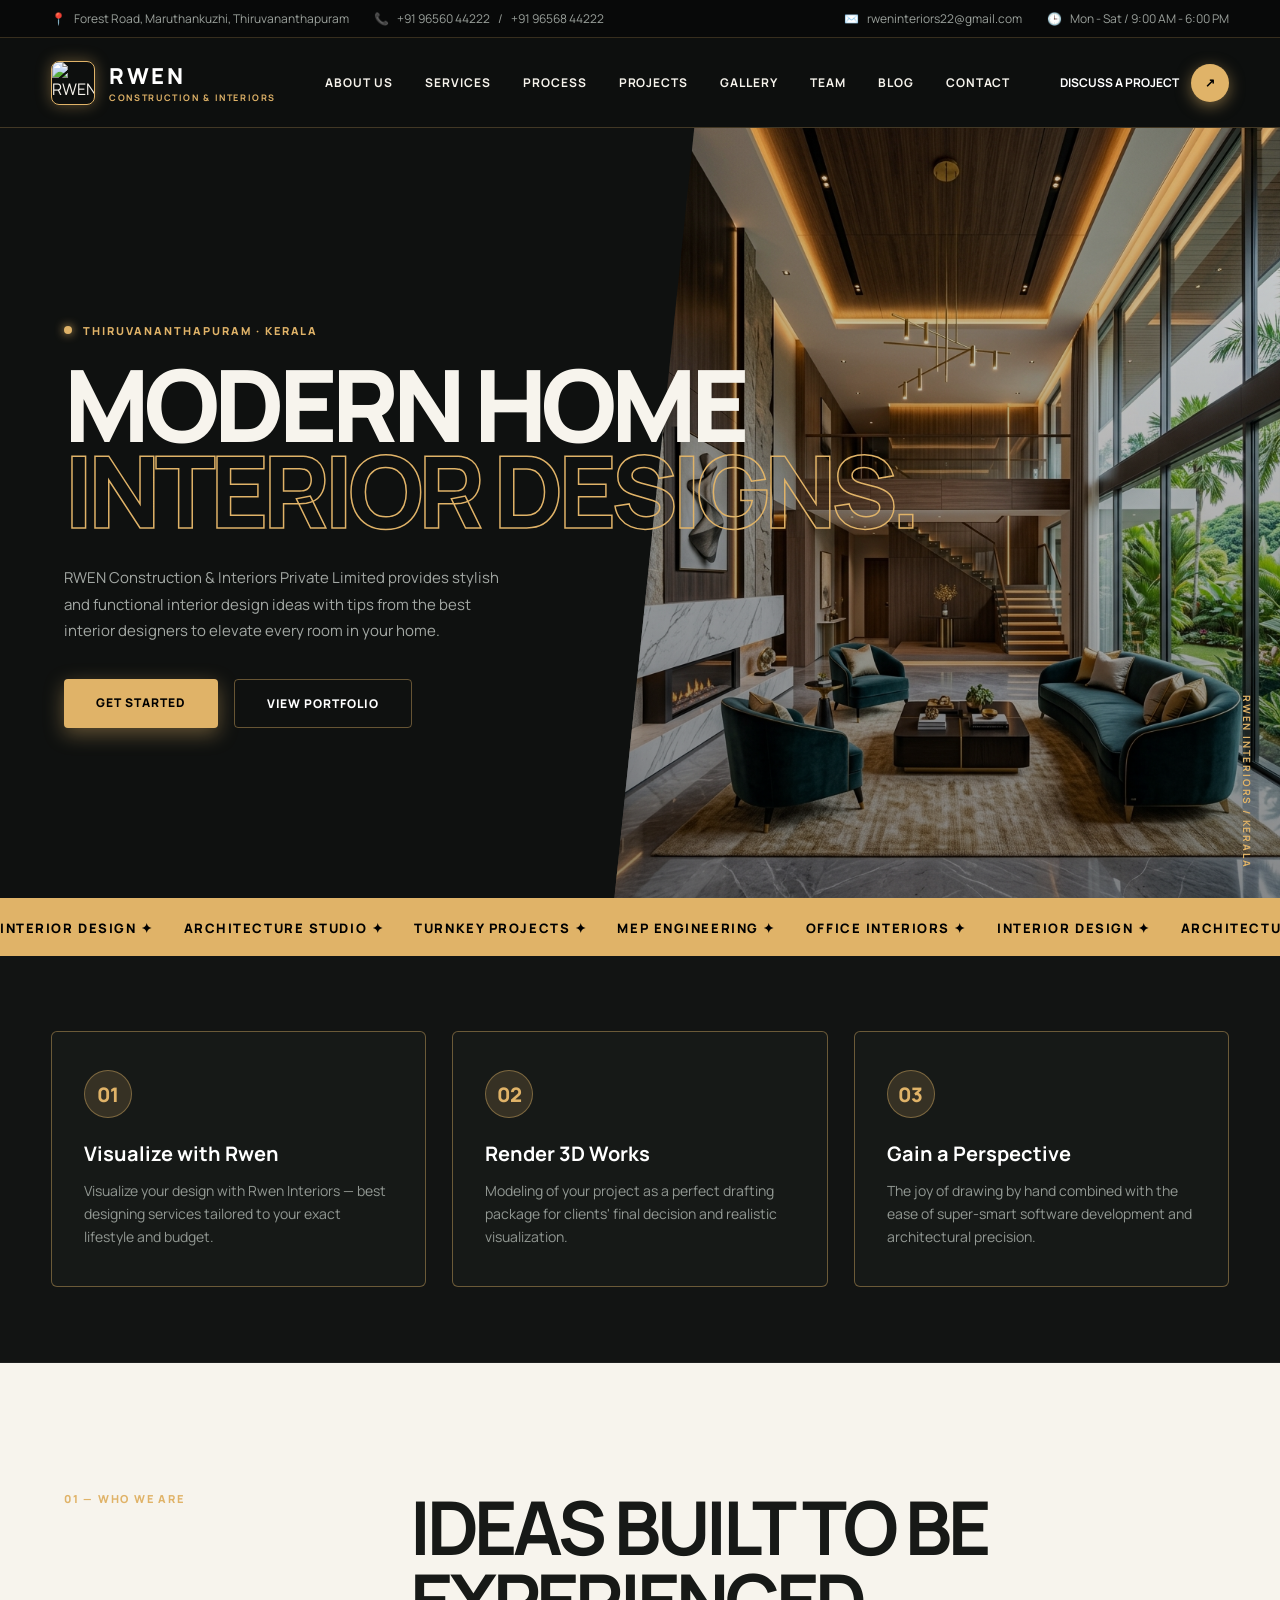
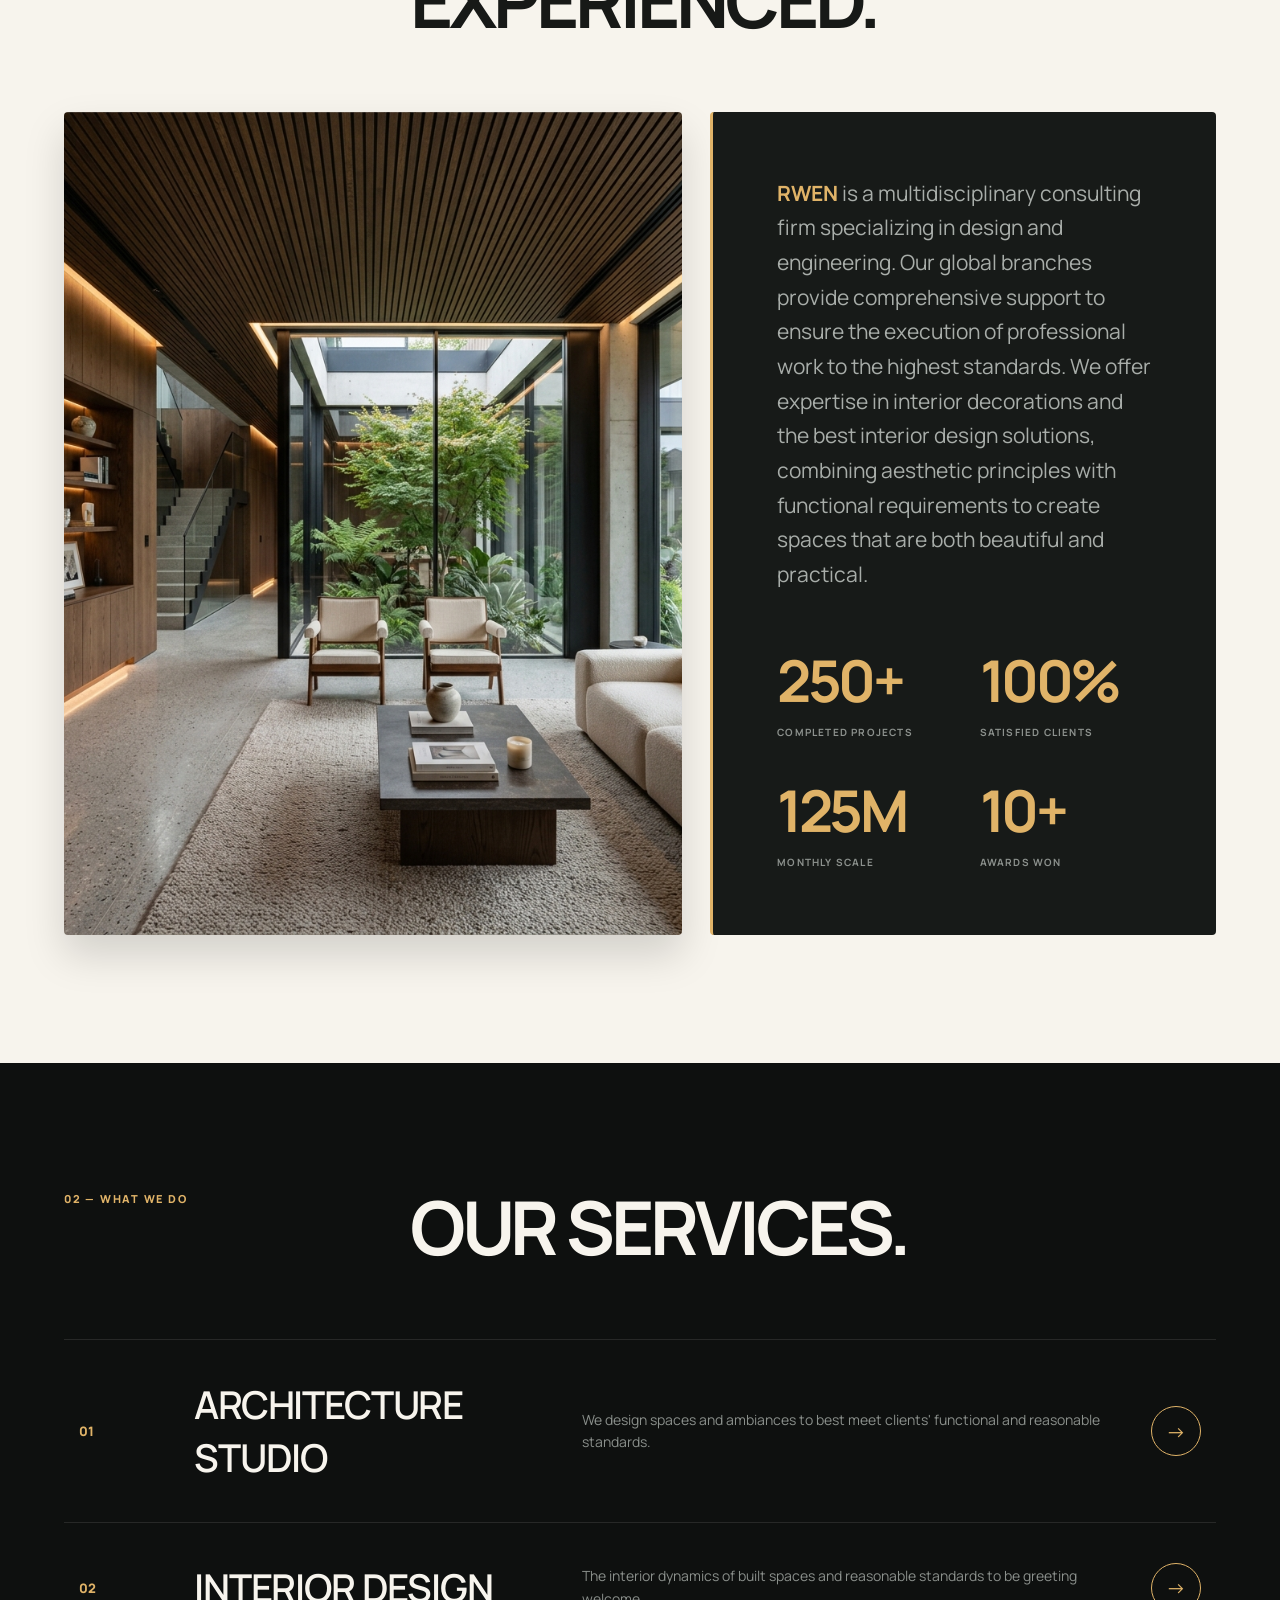
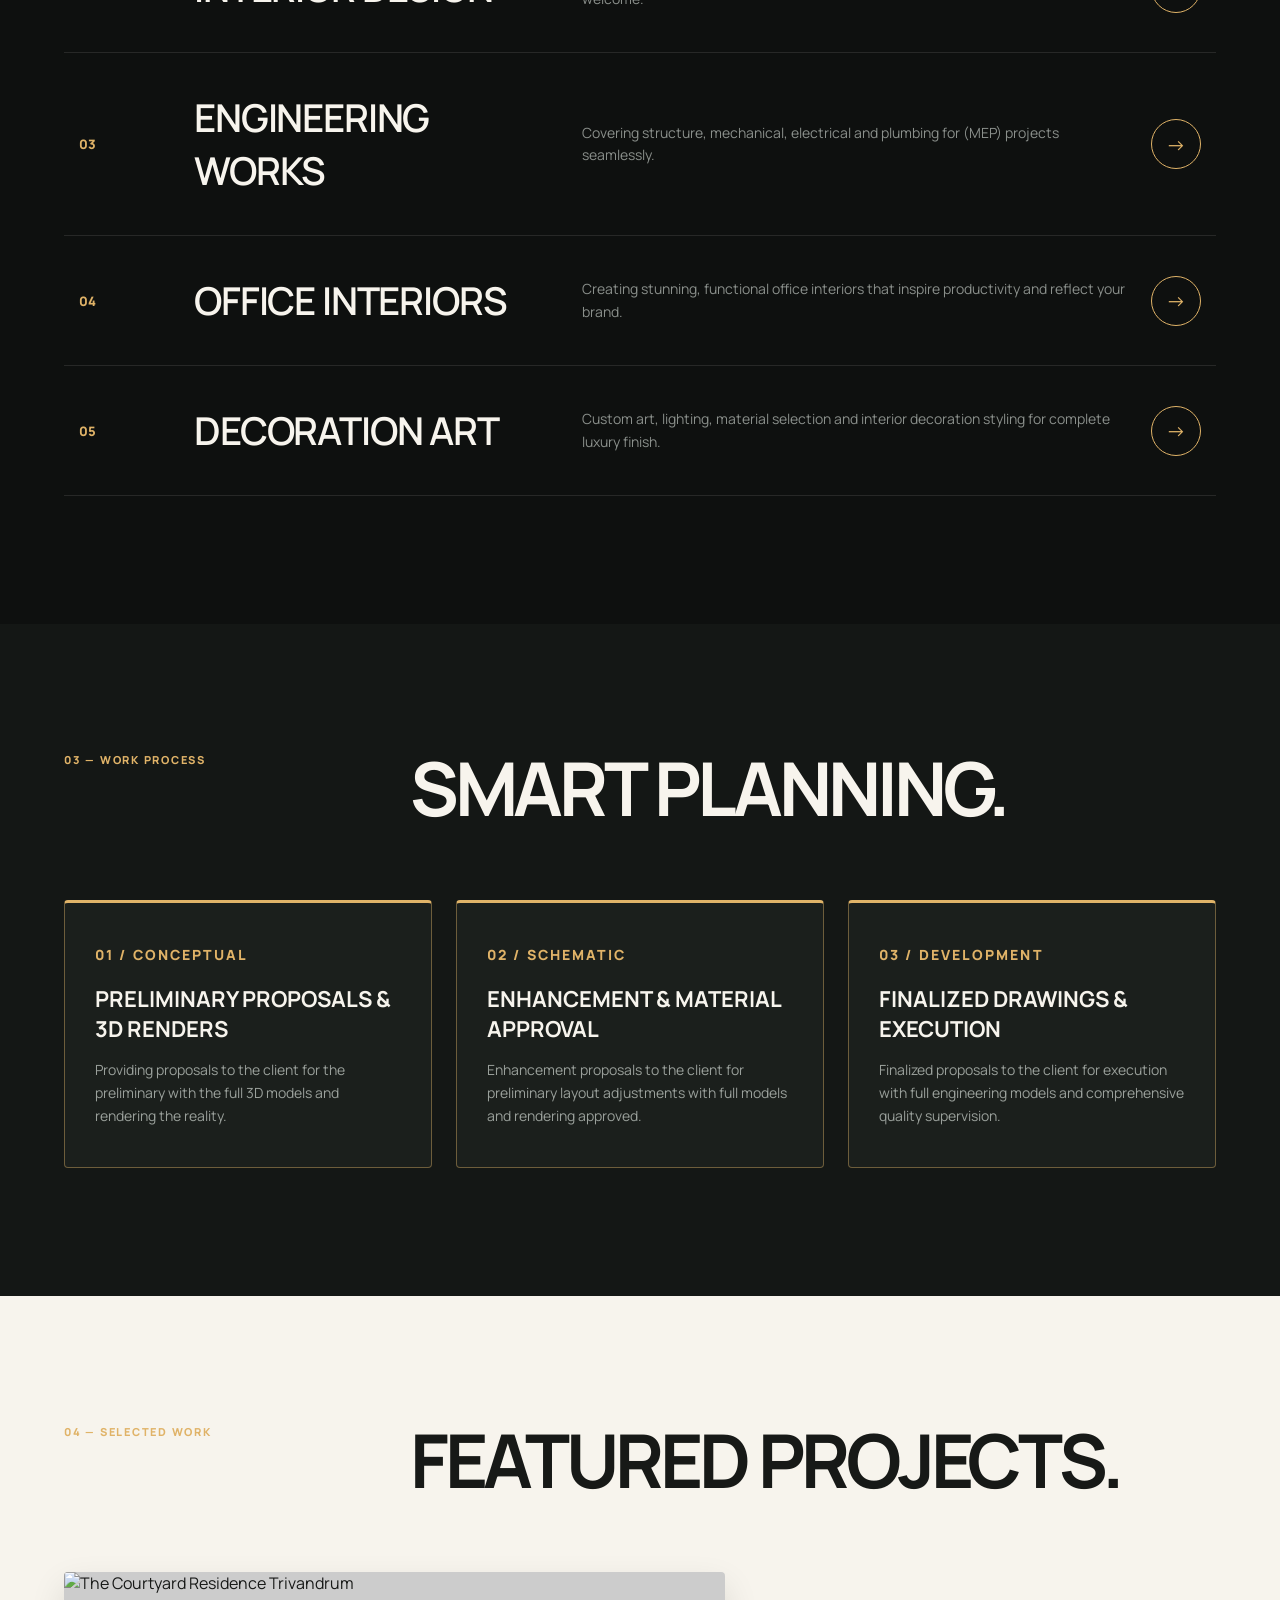
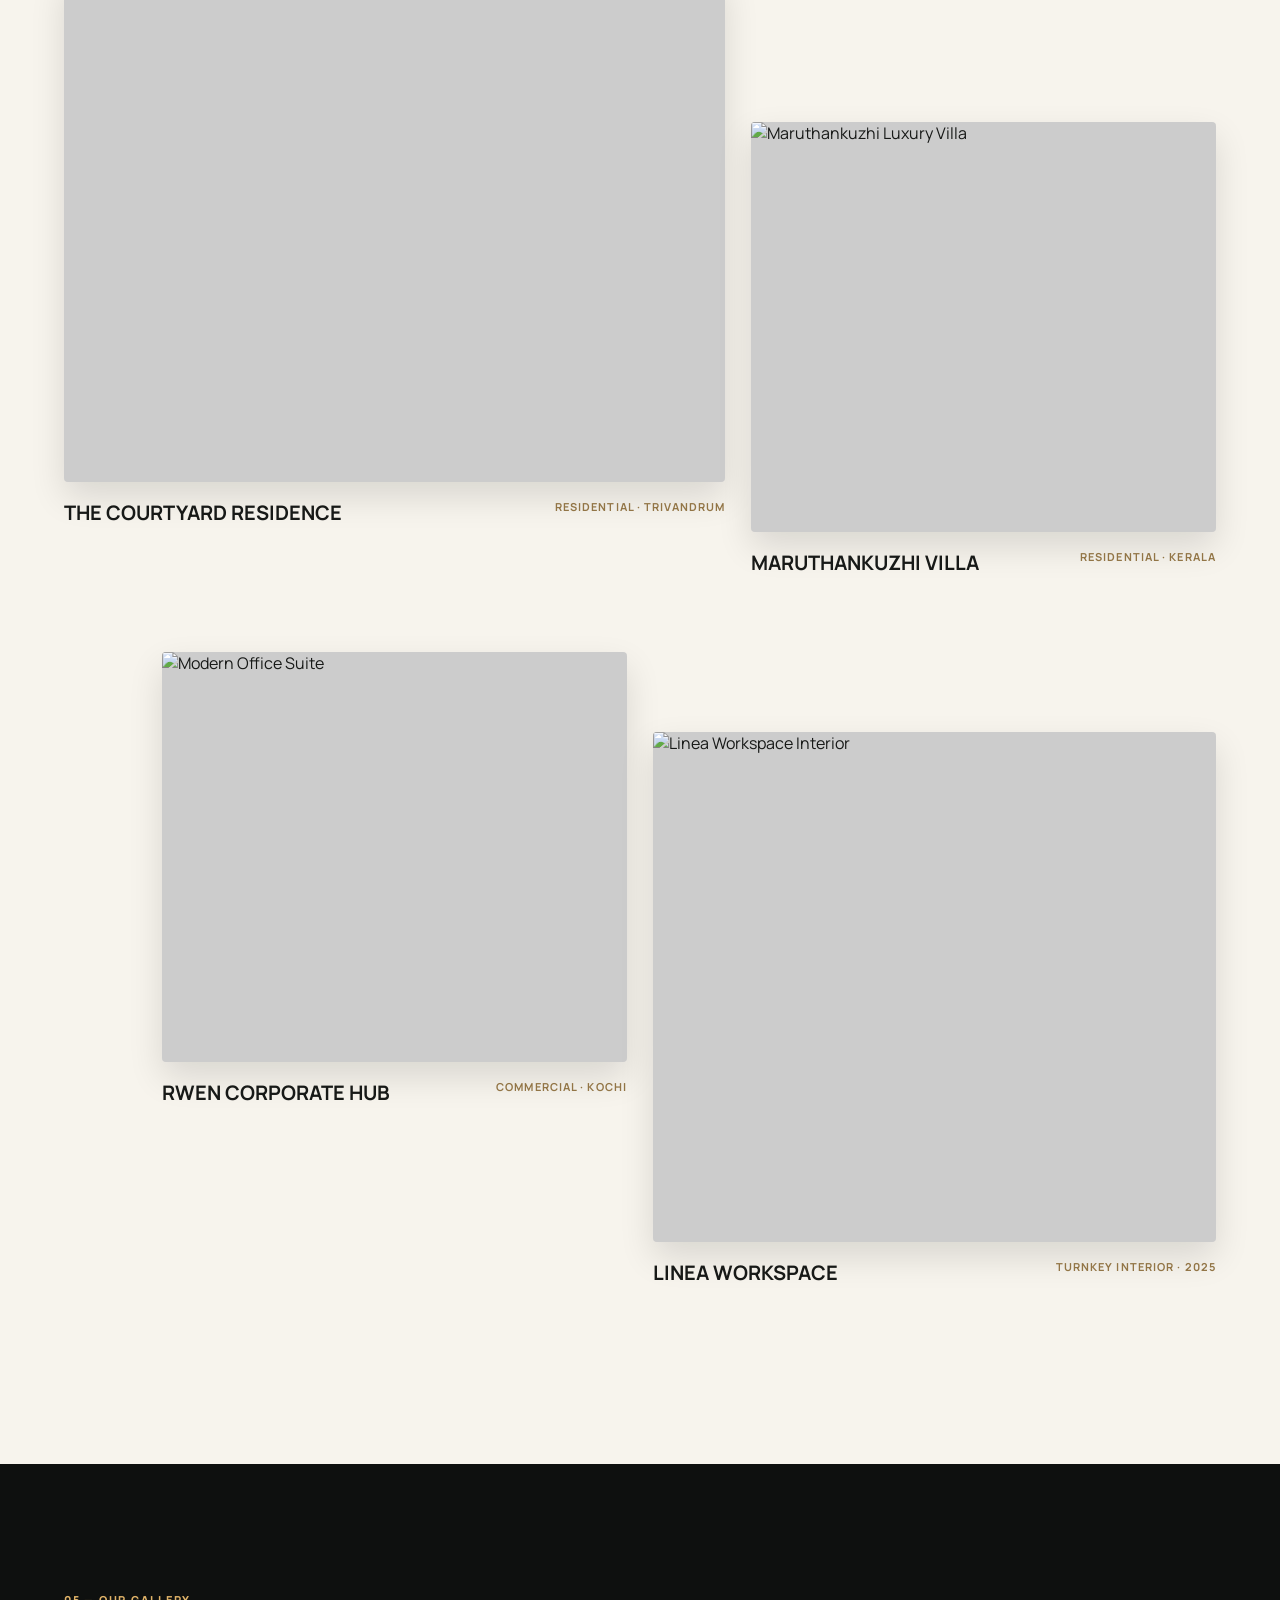
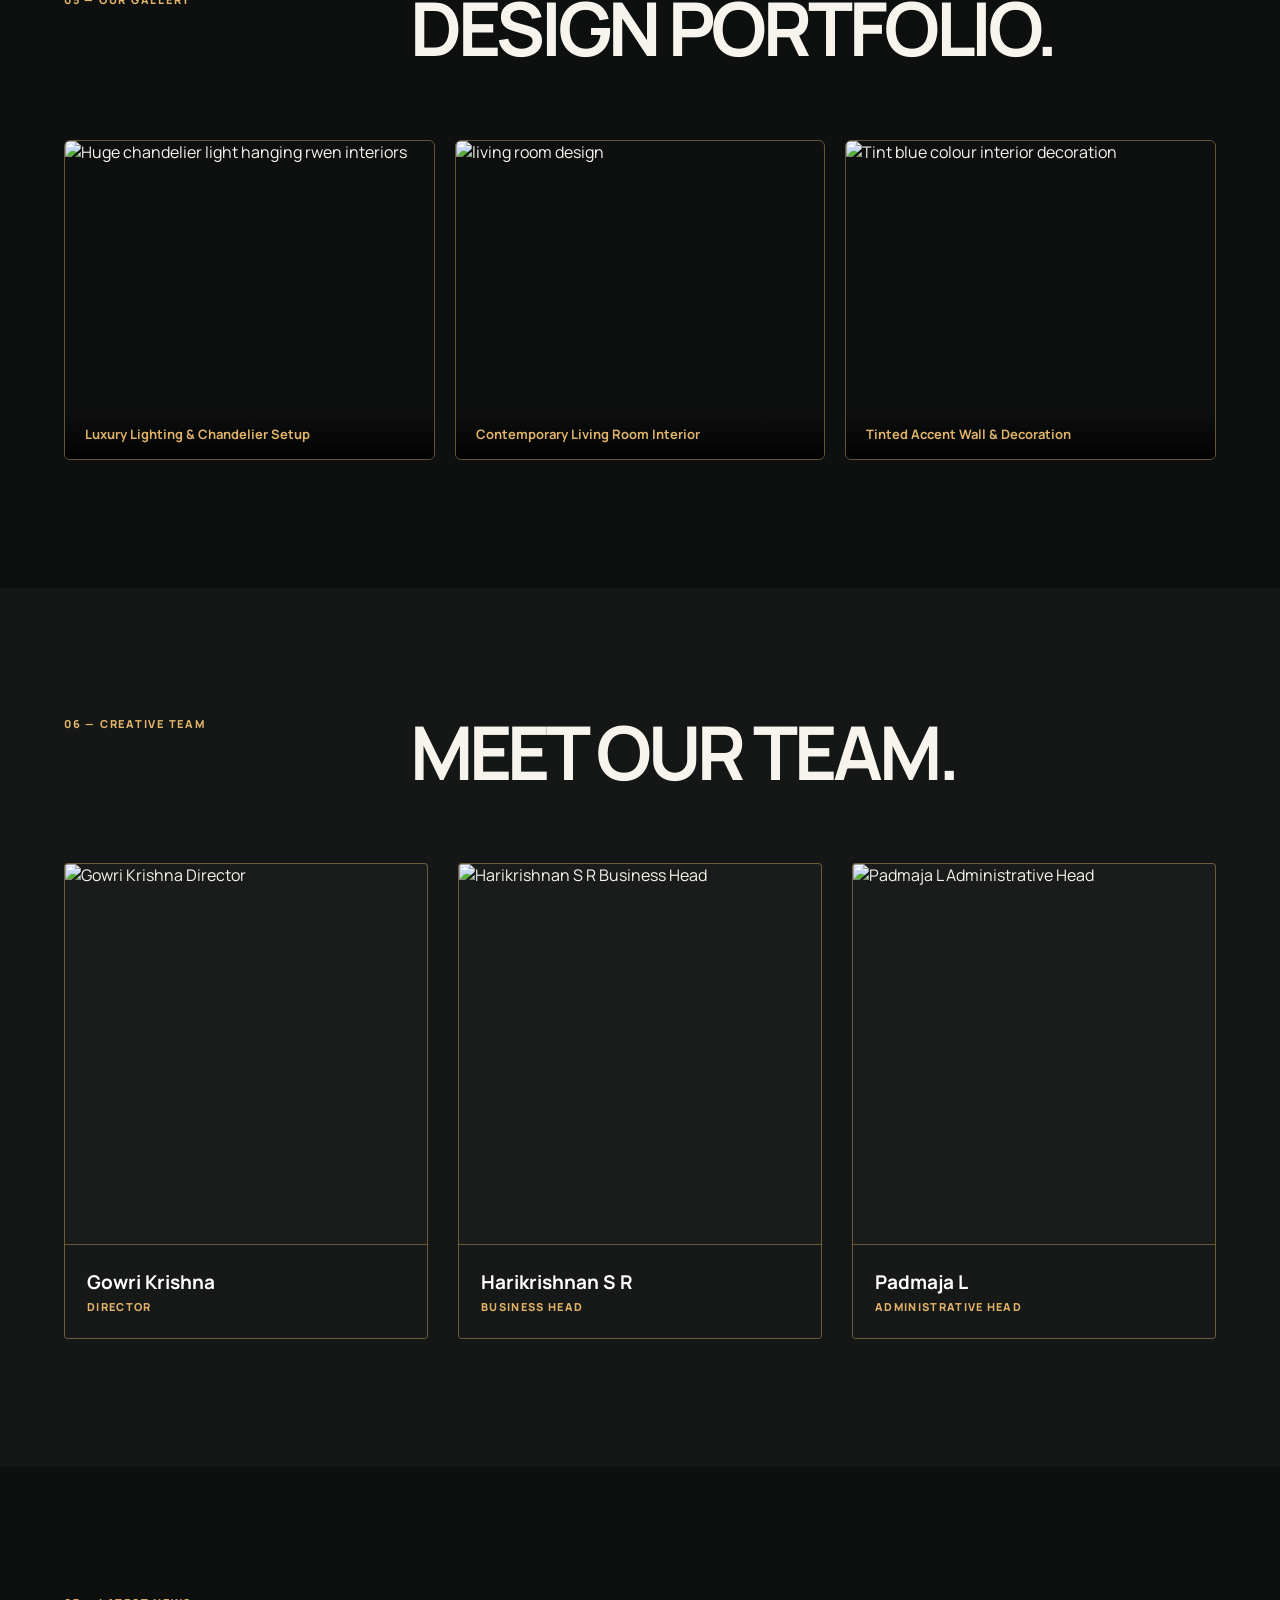
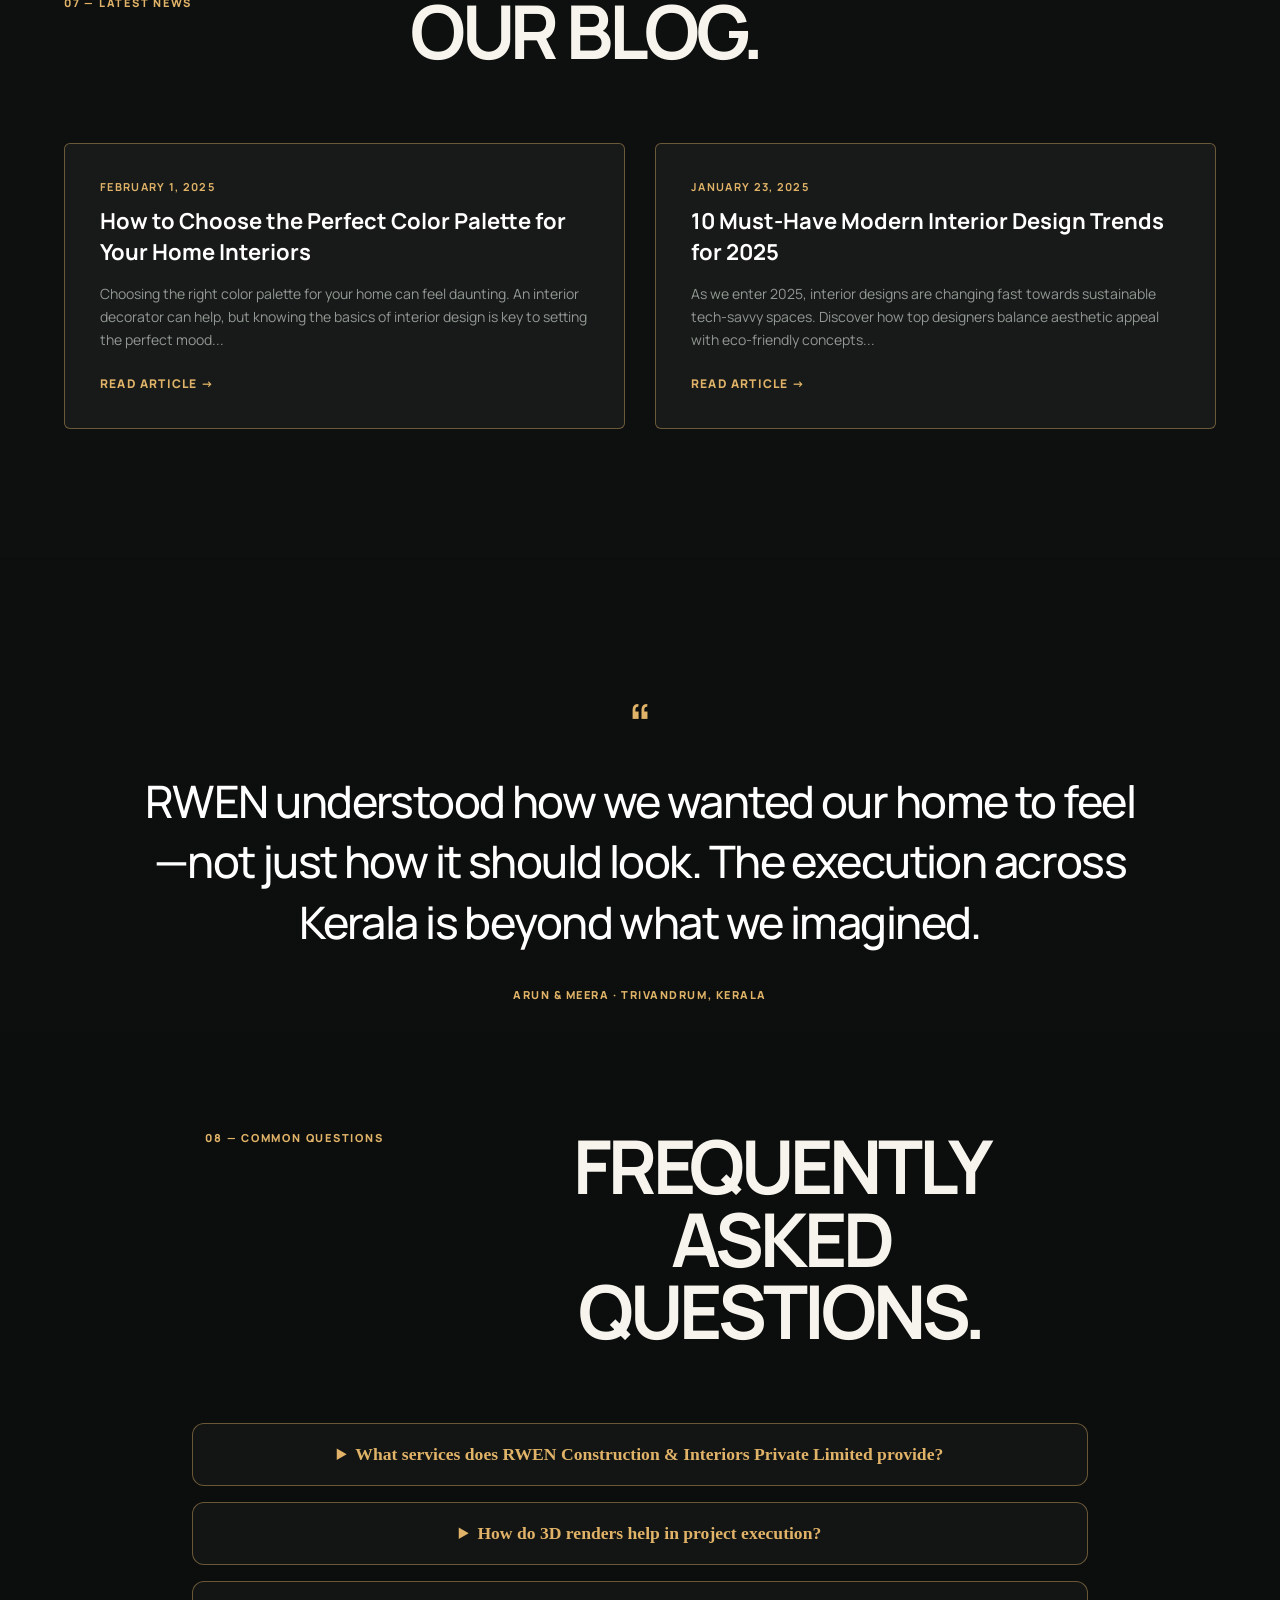
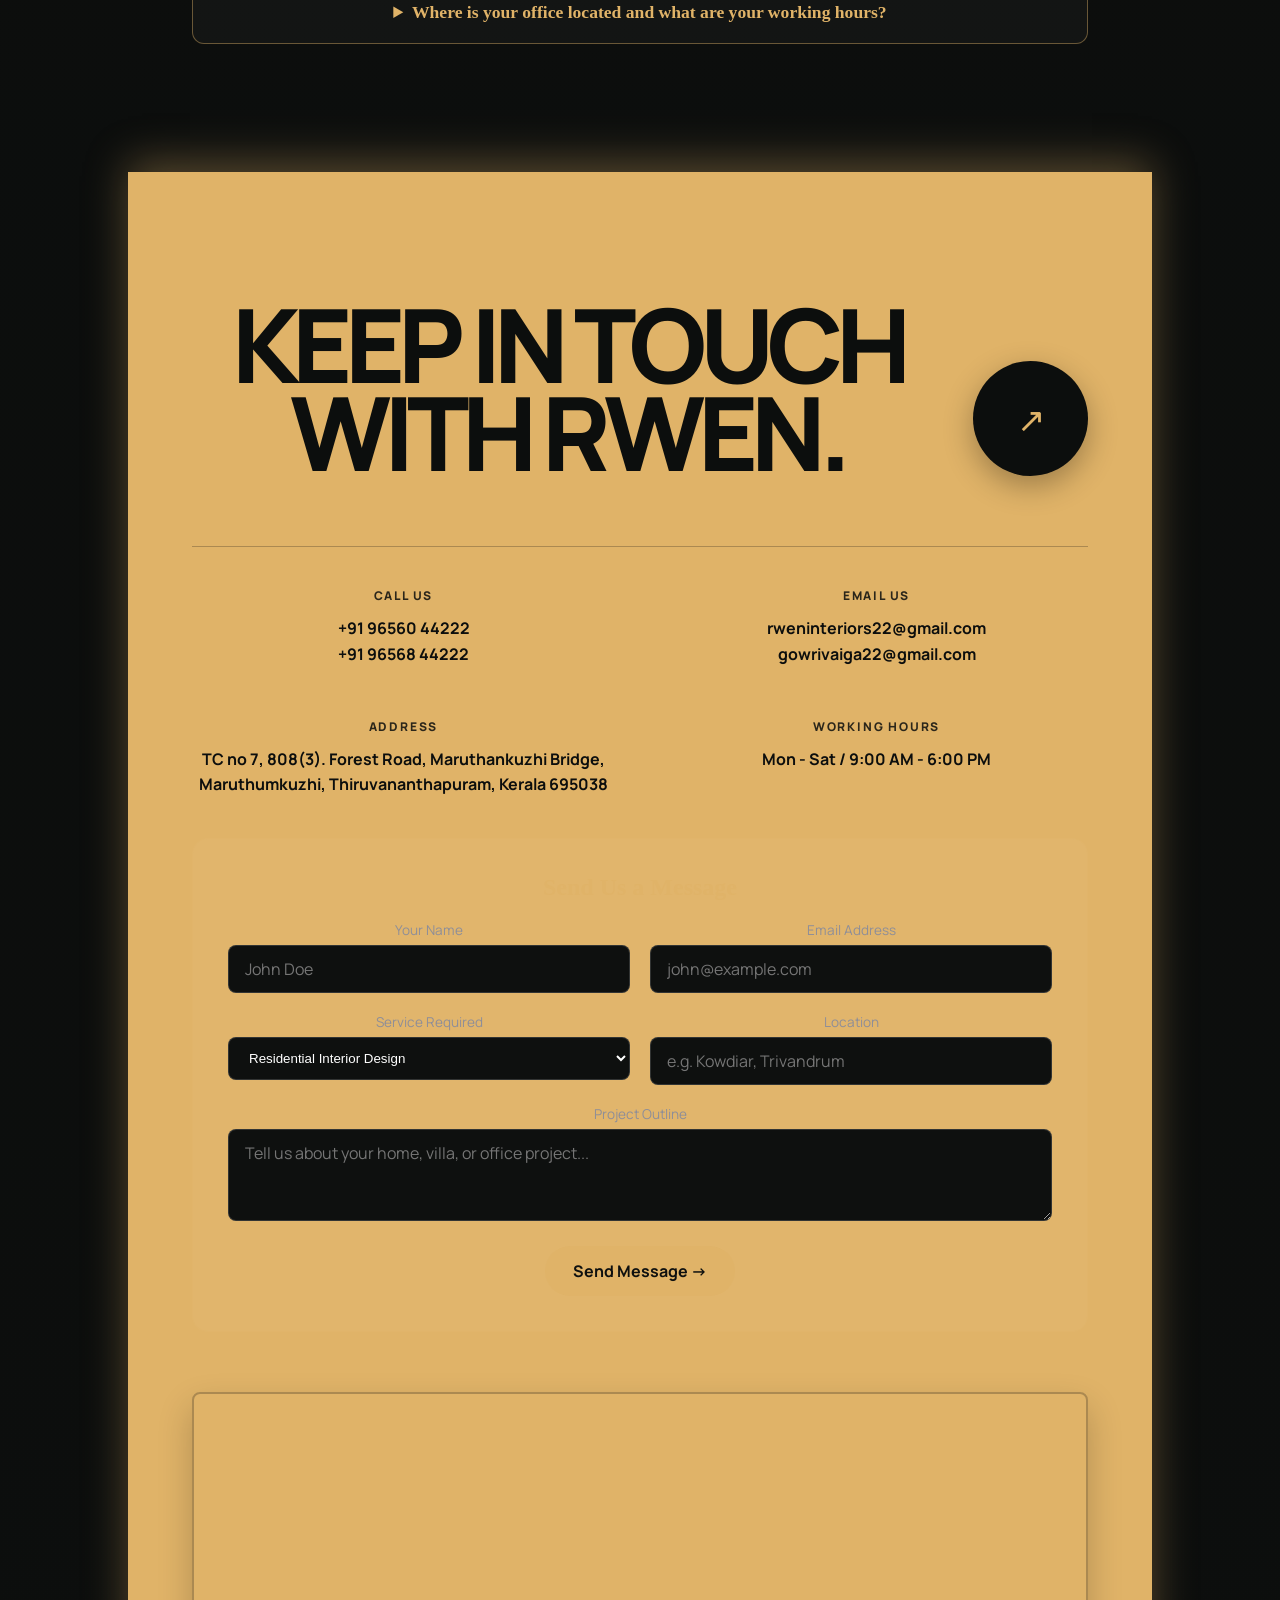
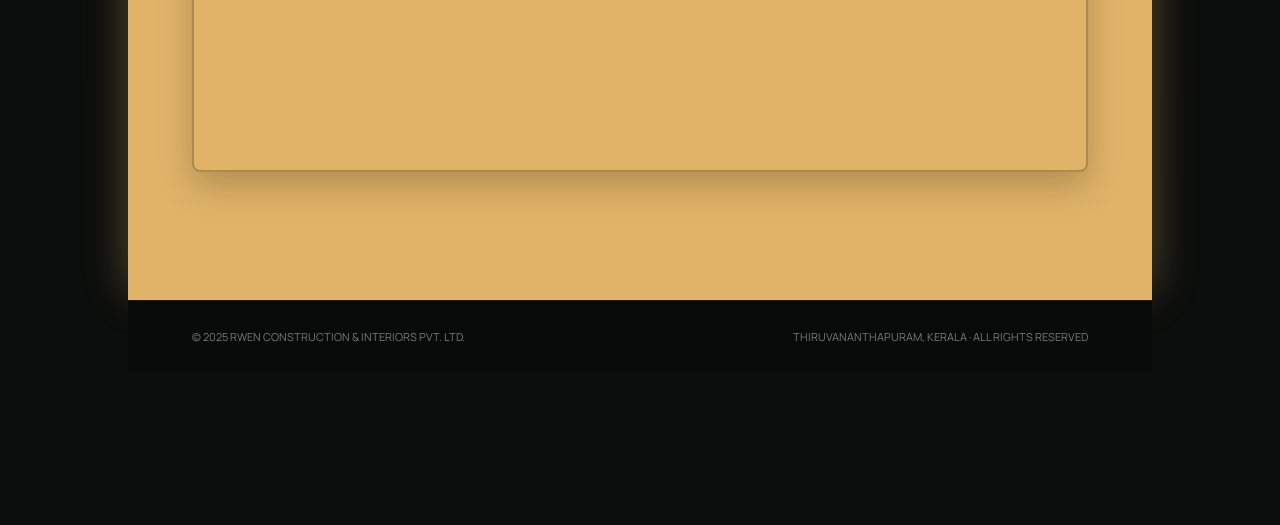
==== commit 0a0b6942: "Update Concept 01 (Signature Classic) with FAQ and inquiry form from proposal; sync portal links" ====
--- a/mockup-01/index.html
+++ b/mockup-01/index.html
@@ -1521,6 +1521,26 @@
       <div class="quote-mark">“</div>
       <blockquote class="reveal">RWEN understood how we wanted our home to feel—not just how it should look. The execution across Kerala is beyond what we imagined.</blockquote>
       <cite>Arun & Meera · Trivandrum, Kerala</cite>
+    <!-- FAQ SECTION (PROPOSAL SCOPE) -->
+    <section class="c2-section c2-faq" id="c2-faq">
+      <div class="c2-title-row reveal">
+        <div class="c2-label">08 — Common Questions</div>
+        <h2 class="c2-display">Frequently Asked Questions.</h2>
+      </div>
+      <div class="faq-list reveal" style="max-width: 900px; margin: 0 auto; display: flex; flex-direction: column; gap: 16px;">
+        <details style="background: rgba(255,255,255,0.03); border: 1px solid var(--gold-border); padding: 20px 24px; border-radius: 12px; cursor: pointer;">
+          <summary style="font-family: var(--font-display, 'Poppins'); font-size: 1.1rem; font-weight: 600; color: var(--gold); outline: none;">What services does RWEN Construction & Interiors Private Limited provide?</summary>
+          <p style="margin-top: 12px; color: #8E8E98; font-size: 0.95rem; line-height: 1.6;">We provide full-spectrum architectural design, luxury residential interior decoration, executive office space planning, 3D CAD modeling & rendering, structural MEP engineering (mechanical, electrical, plumbing), and complete turn-key renovation execution across Kerala.</p>
+        </details>
+        <details style="background: rgba(255,255,255,0.03); border: 1px solid var(--gold-border); padding: 20px 24px; border-radius: 12px; cursor: pointer;">
+          <summary style="font-family: var(--font-display, 'Poppins'); font-size: 1.1rem; font-weight: 600; color: var(--gold); outline: none;">How do 3D renders help in project execution?</summary>
+          <p style="margin-top: 12px; color: #8E8E98; font-size: 0.95rem; line-height: 1.6;">Our photorealistic 3D CAD renders allow clients to visualize exact material choices, lighting setups, spatial flow, and furniture placement before physical work begins, ensuring zero surprises and 100% execution accuracy.</p>
+        </details>
+        <details style="background: rgba(255,255,255,0.03); border: 1px solid var(--gold-border); padding: 20px 24px; border-radius: 12px; cursor: pointer;">
+          <summary style="font-family: var(--font-display, 'Poppins'); font-size: 1.1rem; font-weight: 600; color: var(--gold); outline: none;">Where is your office located and what are your working hours?</summary>
+          <p style="margin-top: 12px; color: #8E8E98; font-size: 0.95rem; line-height: 1.6;">Our main office is located at TC no 7, 808(3). Forest Road, Maruthankuzhi Bridge, Maruthumkuzhi, Thiruvananthapuram, Kerala 695038. We are open Monday through Saturday from 9:00 AM to 6:00 PM.</p>
+        </details>
+      </div>
     </section>
 
     <!-- CONTACT SECTION WITH EMBEDDED MAP -->
@@ -1547,6 +1567,41 @@
           <h4>Working Hours</h4>
           <p>Mon - Sat / 9:00 AM - 6:00 PM</p>
         </div>
+      </div>
+
+      <!-- Contact Inquiry Form -->
+      <div class="c2-contact-form-wrap reveal" style="margin-top: 40px; background: rgba(255,255,255,0.03); border: 1px solid var(--gold-border); padding: 35px; border-radius: 16px;">
+        <h3 style="font-family: var(--font-display, 'Poppins'); font-size: 1.5rem; color: var(--gold); margin-bottom: 20px;">Send Us a Message</h3>
+        <form onsubmit="event.preventDefault(); alert('Thank you! Your message has been sent to RWEN Interiors.');" style="display: grid; grid-template-columns: 1fr 1fr; gap: 20px;">
+          <div>
+            <label style="display: block; font-size: 0.85rem; color: #8E8E98; margin-bottom: 6px;">Your Name</label>
+            <input type="text" required placeholder="John Doe" style="width: 100%; padding: 12px 16px; background: #0e100f; border: 1px solid rgba(255,255,255,0.15); color: #fff; border-radius: 8px; outline: none;">
+          </div>
+          <div>
+            <label style="display: block; font-size: 0.85rem; color: #8E8E98; margin-bottom: 6px;">Email Address</label>
+            <input type="email" required placeholder="john@example.com" style="width: 100%; padding: 12px 16px; background: #0e100f; border: 1px solid rgba(255,255,255,0.15); color: #fff; border-radius: 8px; outline: none;">
+          </div>
+          <div>
+            <label style="display: block; font-size: 0.85rem; color: #8E8E98; margin-bottom: 6px;">Service Required</label>
+            <select style="width: 100%; padding: 12px 16px; background: #0e100f; border: 1px solid rgba(255,255,255,0.15); color: #fff; border-radius: 8px; outline: none;">
+              <option>Residential Interior Design</option>
+              <option>Commercial Office Interiors</option>
+              <option>3D CAD Renders & Modeling</option>
+              <option>Structural MEP & Renovation</option>
+            </select>
+          </div>
+          <div>
+            <label style="display: block; font-size: 0.85rem; color: #8E8E98; margin-bottom: 6px;">Location</label>
+            <input type="text" placeholder="e.g. Kowdiar, Trivandrum" style="width: 100%; padding: 12px 16px; background: #0e100f; border: 1px solid rgba(255,255,255,0.15); color: #fff; border-radius: 8px; outline: none;">
+          </div>
+          <div style="grid-column: span 2;">
+            <label style="display: block; font-size: 0.85rem; color: #8E8E98; margin-bottom: 6px;">Project Outline</label>
+            <textarea rows="3" placeholder="Tell us about your home, villa, or office project..." style="width: 100%; padding: 12px 16px; background: #0e100f; border: 1px solid rgba(255,255,255,0.15); color: #fff; border-radius: 8px; outline: none;"></textarea>
+          </div>
+          <div style="grid-column: span 2;">
+            <button type="submit" style="background: var(--gold); color: #0e100f; border: none; padding: 14px 28px; font-weight: 700; border-radius: 30px; cursor: pointer; transition: all 0.3s ease;">Send Message →</button>
+          </div>
+        </form>
       </div>
 
       <div class="c2-map-wrap reveal">
